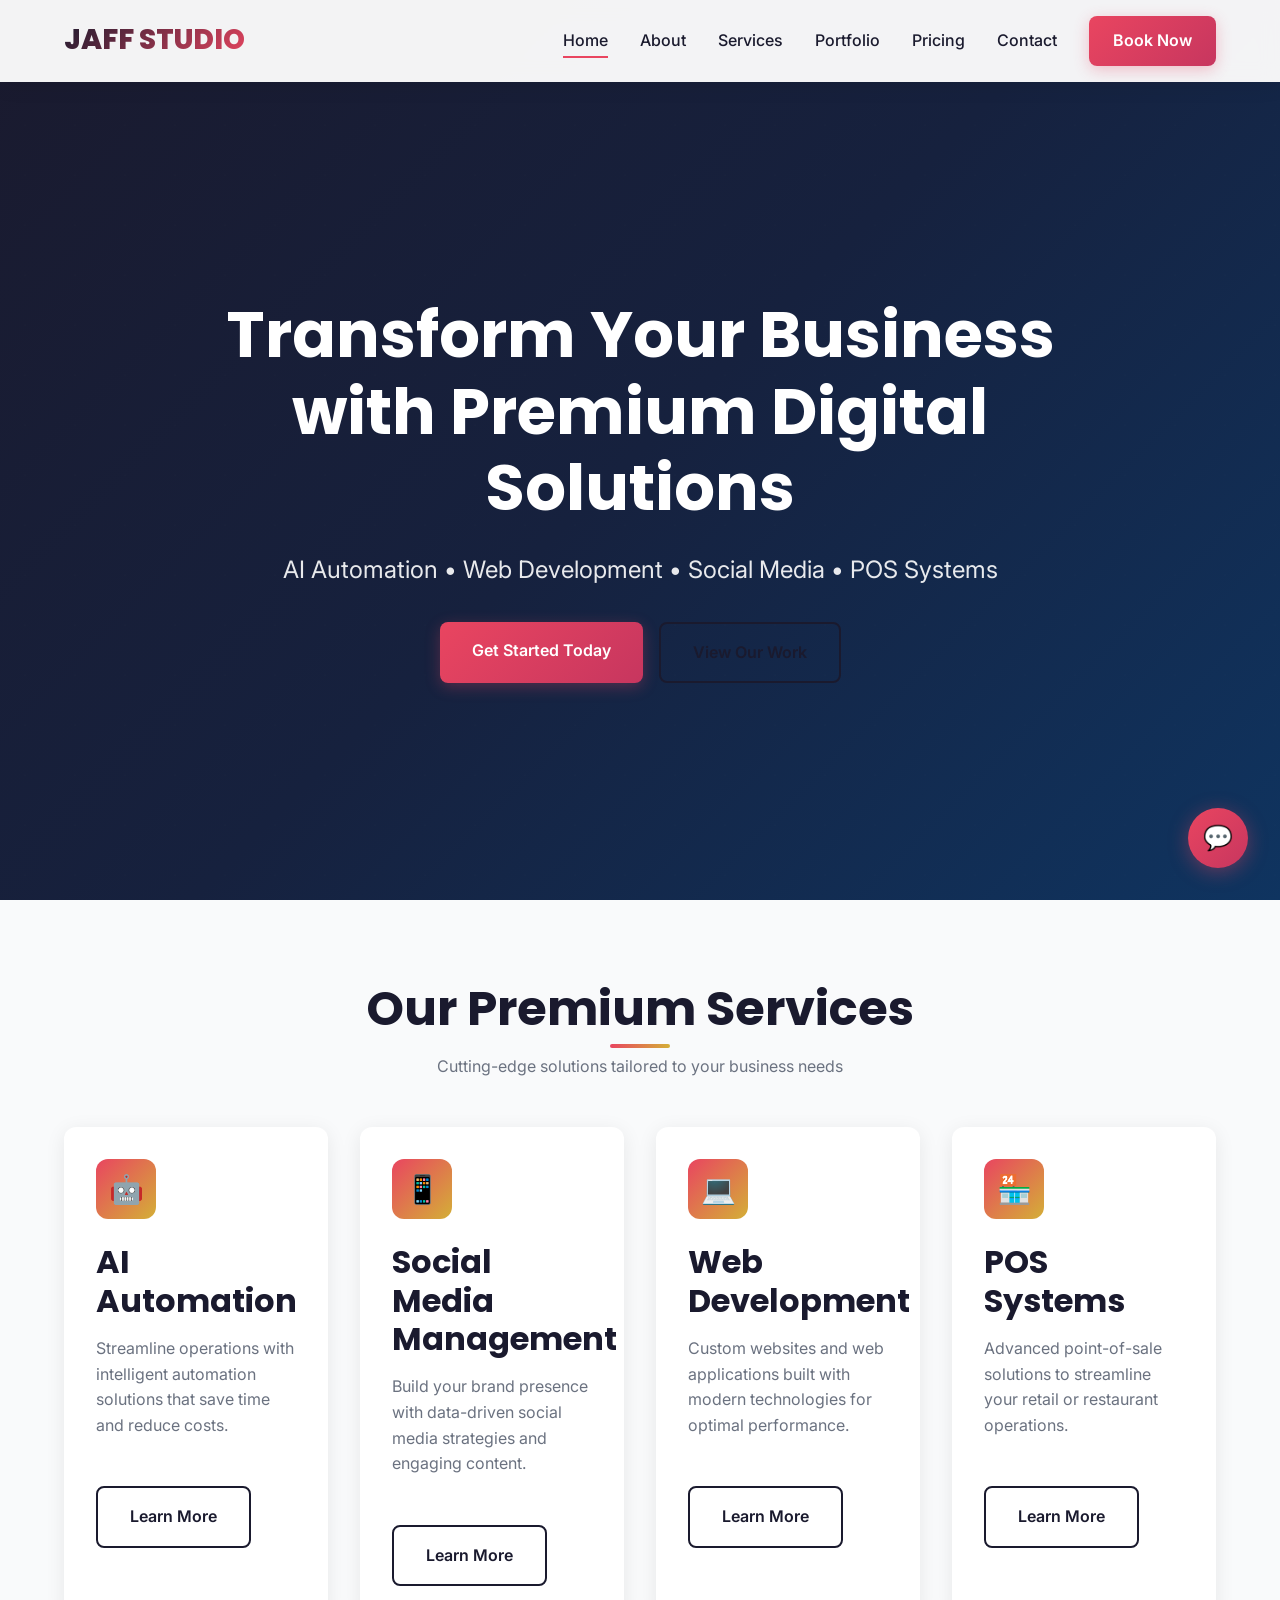
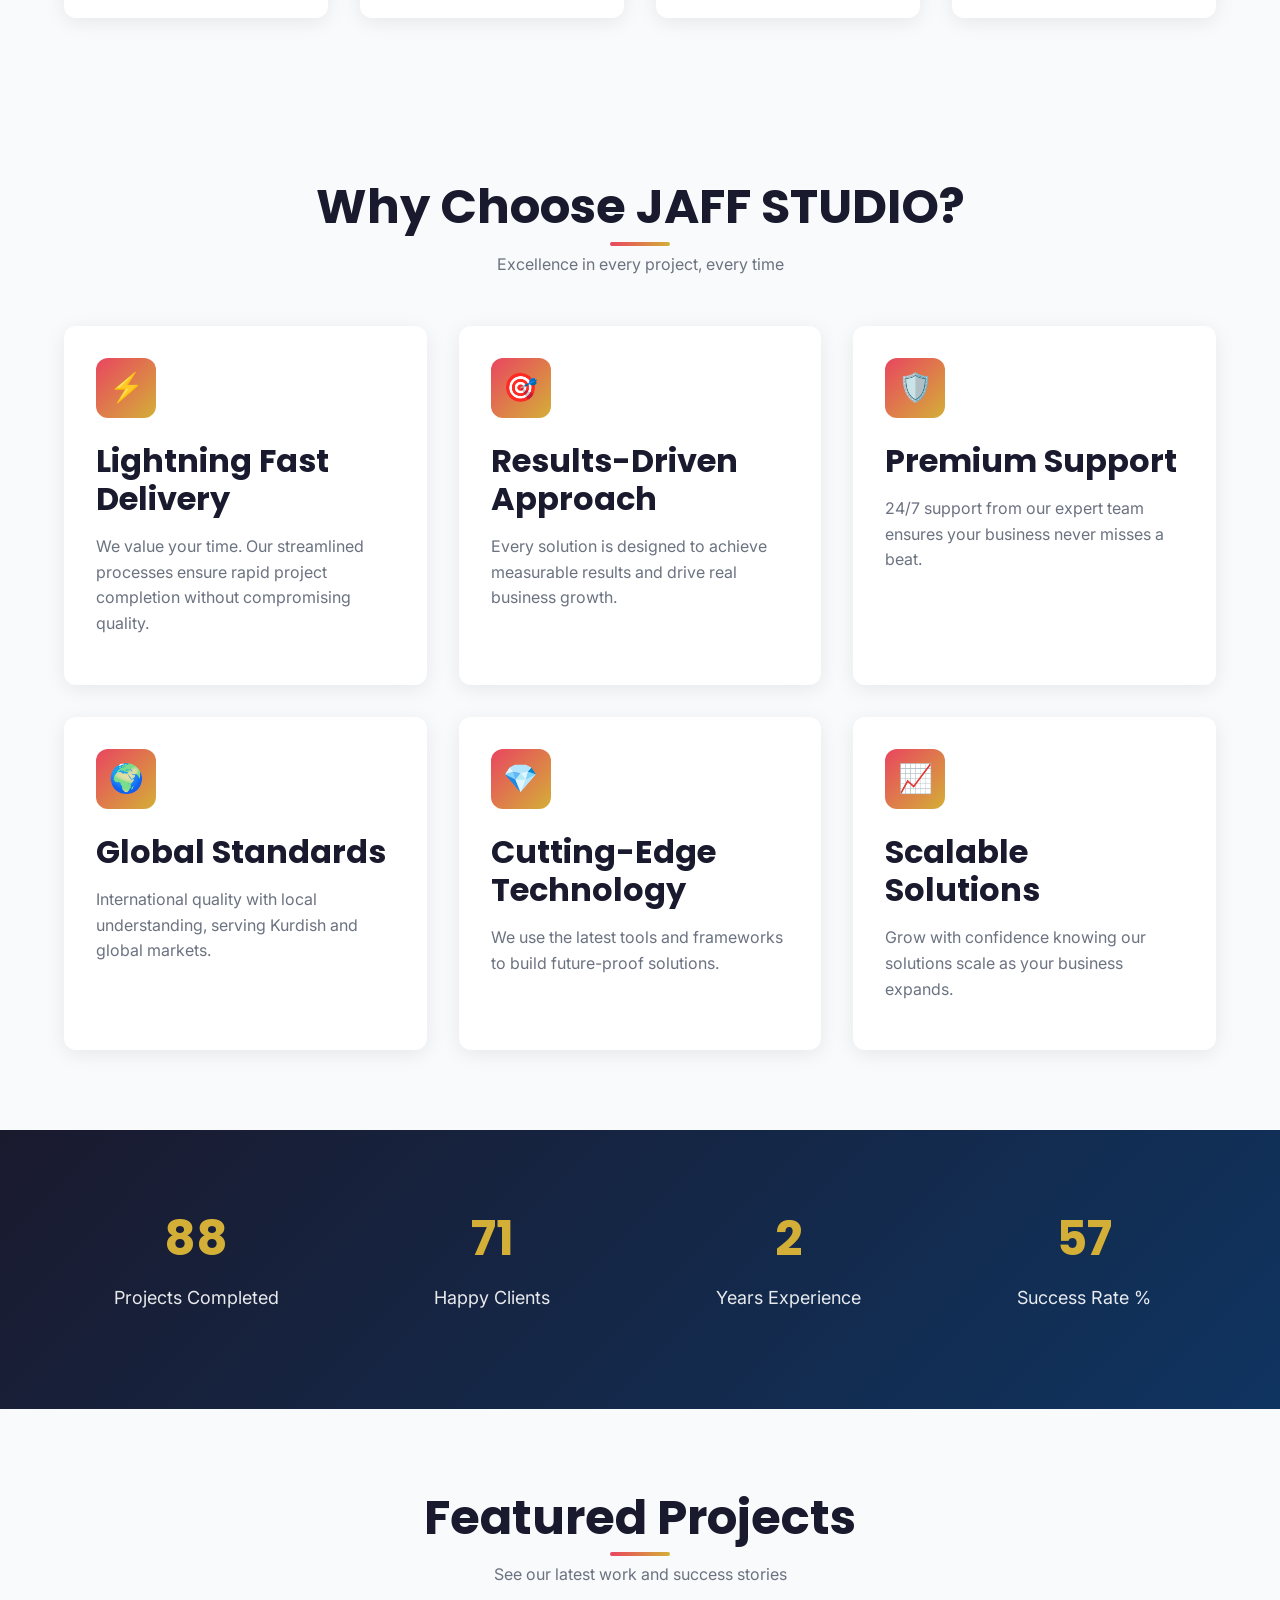
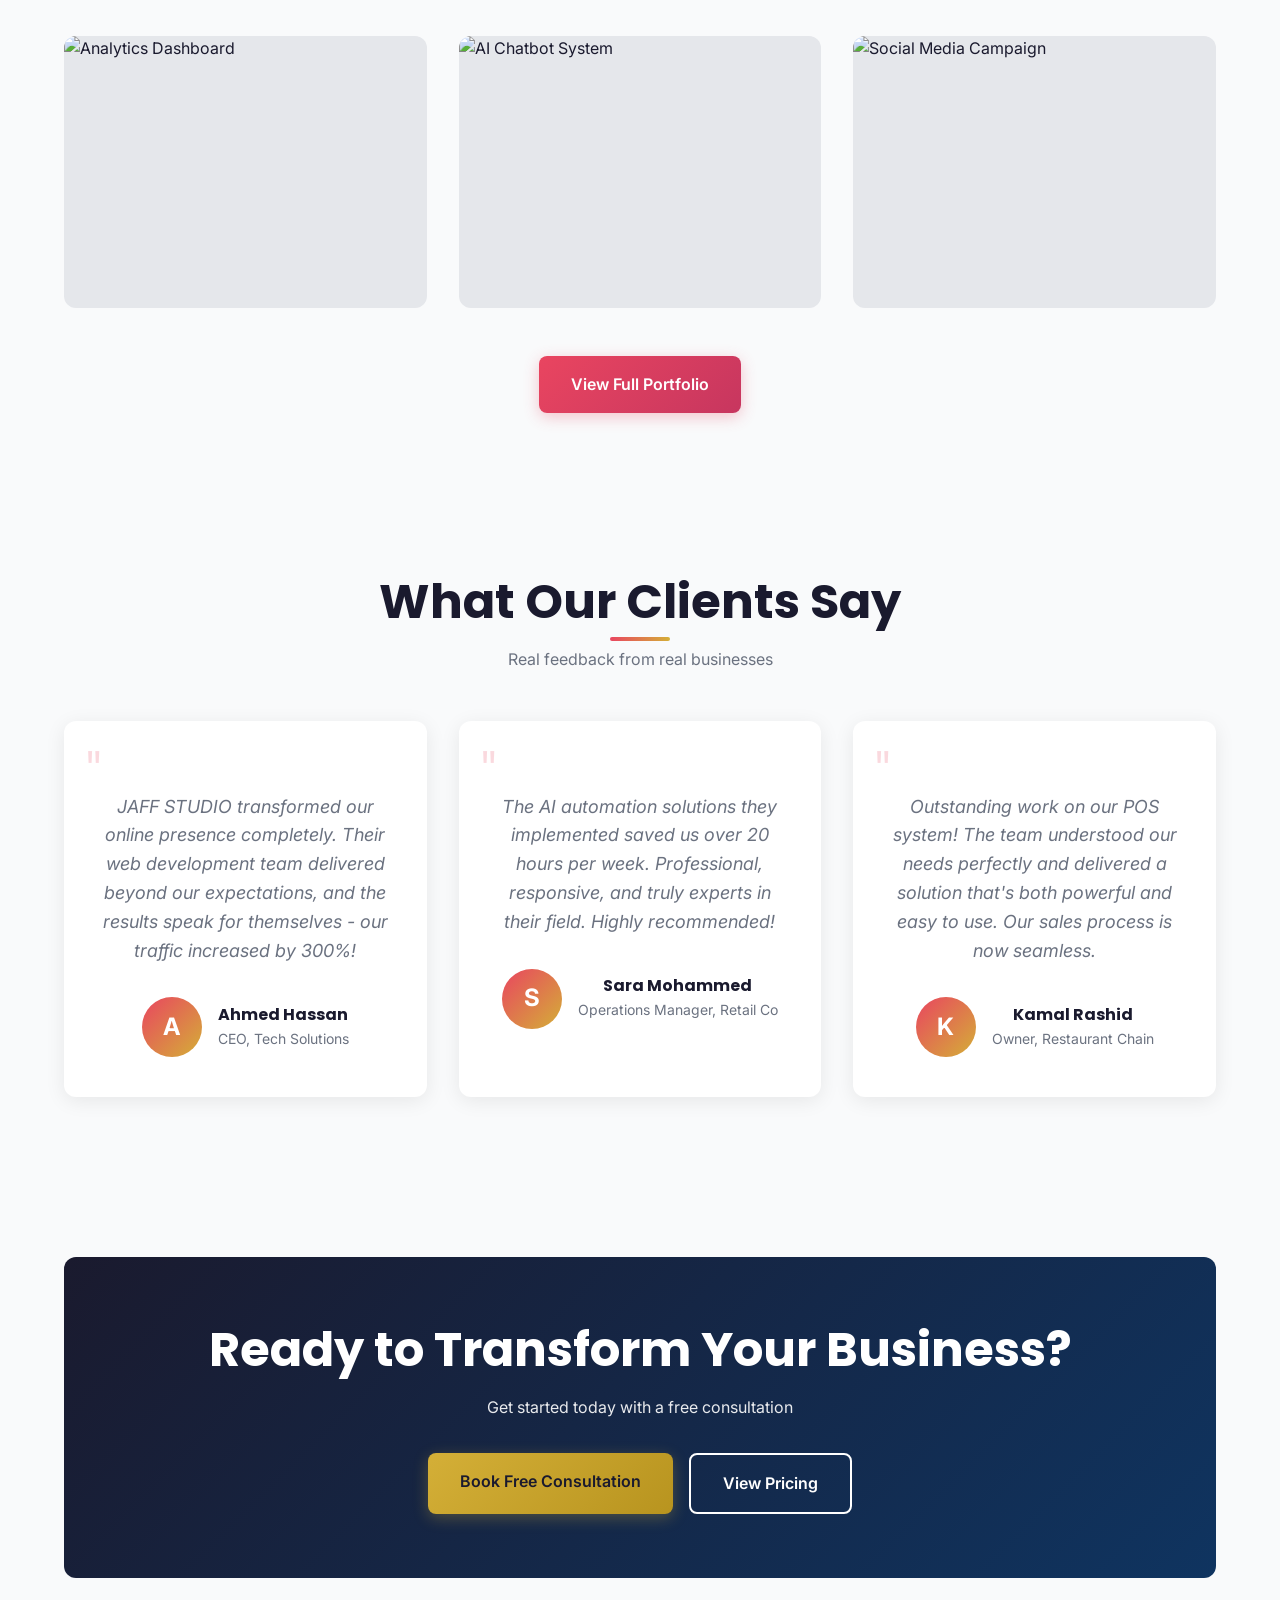
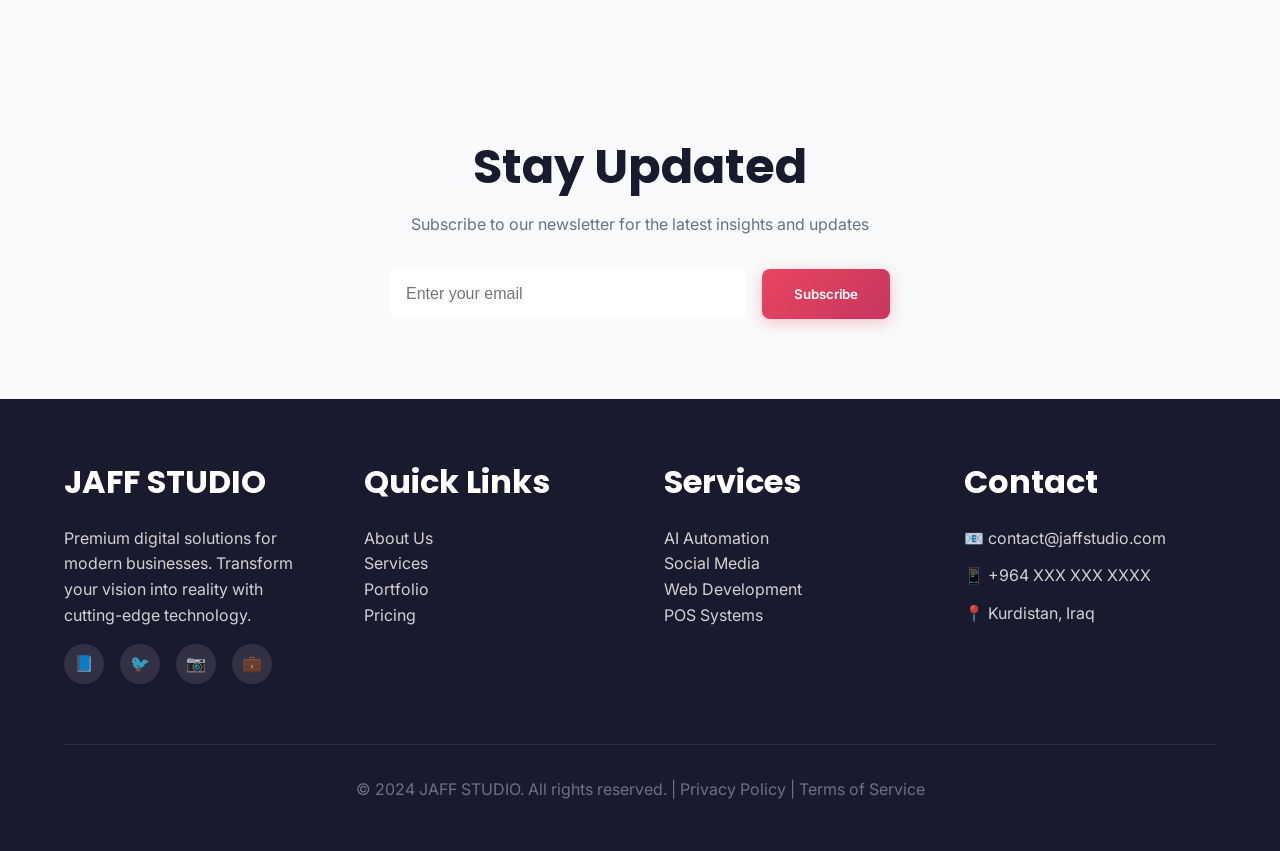
==== index.html @ de4b2533 "Create modern premium agency website for JAFF STUDIO - Add responsive home page with hero section, s" ====
<!DOCTYPE html>
<html lang="en">
<head>
  <meta charset="UTF-8">
  <meta name="viewport" content="width=device-width, initial-scale=1.0">
  <meta name="description" content="JAFF STUDIO - Premium digital agency offering AI Automation, Social Media Management, Web Development, and POS Systems. Transform your business with cutting-edge technology.">
  <meta name="keywords" content="AI Automation, Social Media Management, Web Development, POS Systems, Digital Agency, Kurdistan, Iraq">
  <meta name="author" content="JAFF STUDIO">

  <!-- Open Graph Meta Tags -->
  <meta property="og:title" content="JAFF STUDIO - Premium Digital Agency">
  <meta property="og:description" content="Transform your business with AI Automation, Web Development, and Digital Solutions">
  <meta property="og:type" content="website">
  <meta property="og:url" content="https://jaffstudio.com">

  <!-- Twitter Card Meta Tags -->
  <meta name="twitter:card" content="summary_large_image">
  <meta name="twitter:title" content="JAFF STUDIO - Premium Digital Agency">
  <meta name="twitter:description" content="Transform your business with AI Automation, Web Development, and Digital Solutions">

  <title>JAFF STUDIO - Premium Digital Agency | AI Automation & Web Development</title>

  <!-- Favicon -->
  <link rel="icon" type="image/svg+xml" href="data:image/svg+xml,<svg xmlns='http://www.w3.org/2000/svg' viewBox='0 0 100 100'><text y='.9em' font-size='90'>🚀</text></svg>">

  <!-- Fonts -->
  <link rel="preconnect" href="https://fonts.googleapis.com">
  <link rel="preconnect" href="https://fonts.gstatic.com" crossorigin>
  <link href="https://fonts.googleapis.com/css2?family=Inter:wght@400;500;600;700;800&family=Poppins:wght@600;700;800&display=swap" rel="stylesheet">

  <!-- Stylesheet -->
  <link rel="stylesheet" href="css/main.css">

  <!-- Structured Data -->
  <script type="application/ld+json">
  {
    "@context": "https://schema.org",
    "@type": "Organization",
    "name": "JAFF STUDIO",
    "description": "Premium digital agency offering AI Automation, Social Media Management, Web Development, and POS Systems",
    "url": "https://jaffstudio.com",
    "logo": "https://jaffstudio.com/logo.png",
    "contactPoint": {
      "@type": "ContactPoint",
      "telephone": "+964-XXX-XXX-XXXX",
      "contactType": "Customer Service",
      "areaServed": "IQ",
      "availableLanguage": ["en", "ar", "ku"]
    },
    "sameAs": [
      "https://facebook.com/jaffstudio",
      "https://twitter.com/jaffstudio",
      "https://instagram.com/jaffstudio",
      "https://linkedin.com/company/jaffstudio"
    ]
  }
  </script>
</head>
<body>

  <!-- Navigation -->
  <nav class="navbar">
    <div class="nav-container">
      <a href="index.html" class="logo">JAFF STUDIO</a>

      <ul class="nav-menu">
        <li><a href="index.html" class="nav-link">Home</a></li>
        <li><a href="about.html" class="nav-link">About</a></li>
        <li><a href="services.html" class="nav-link">Services</a></li>
        <li><a href="portfolio.html" class="nav-link">Portfolio</a></li>
        <li><a href="pricing.html" class="nav-link">Pricing</a></li>
        <li><a href="contact.html" class="nav-link">Contact</a></li>
        <li><a href="contact.html#booking" class="btn btn-primary" style="padding: 0.75rem 1.5rem;">Book Now</a></li>
      </ul>

      <div class="nav-toggle">
        <span></span>
        <span></span>
        <span></span>
      </div>
    </div>
  </nav>

  <!-- Hero Section -->
  <section class="hero">
    <div class="hero-content">
      <h1>Transform Your Business with Premium Digital Solutions</h1>
      <p class="hero-subtitle">
        AI Automation • Web Development • Social Media • POS Systems
      </p>
      <div class="hero-buttons">
        <a href="contact.html#booking" class="btn btn-primary">Get Started Today</a>
        <a href="portfolio.html" class="btn btn-secondary">View Our Work</a>
      </div>
    </div>
  </section>

  <!-- Services Overview -->
  <section class="section">
    <div class="container">
      <div class="section-title animate-on-scroll">
        <h2>Our Premium Services</h2>
        <p>Cutting-edge solutions tailored to your business needs</p>
      </div>

      <div class="grid grid-4">
        <div class="card service-card animate-on-scroll">
          <div class="card-icon">🤖</div>
          <h3>AI Automation</h3>
          <p>Streamline operations with intelligent automation solutions that save time and reduce costs.</p>
          <a href="services.html#ai-automation" class="btn btn-secondary mt-2">Learn More</a>
        </div>

        <div class="card service-card animate-on-scroll">
          <div class="card-icon">📱</div>
          <h3>Social Media Management</h3>
          <p>Build your brand presence with data-driven social media strategies and engaging content.</p>
          <a href="services.html#social-media" class="btn btn-secondary mt-2">Learn More</a>
        </div>

        <div class="card service-card animate-on-scroll">
          <div class="card-icon">💻</div>
          <h3>Web Development</h3>
          <p>Custom websites and web applications built with modern technologies for optimal performance.</p>
          <a href="services.html#web-development" class="btn btn-secondary mt-2">Learn More</a>
        </div>

        <div class="card service-card animate-on-scroll">
          <div class="card-icon">🏪</div>
          <h3>POS Systems</h3>
          <p>Advanced point-of-sale solutions to streamline your retail or restaurant operations.</p>
          <a href="services.html#pos-systems" class="btn btn-secondary mt-2">Learn More</a>
        </div>
      </div>
    </div>
  </section>

  <!-- Why Choose Us -->
  <section class="section" style="background: var(--bg-light);">
    <div class="container">
      <div class="section-title animate-on-scroll">
        <h2>Why Choose JAFF STUDIO?</h2>
        <p>Excellence in every project, every time</p>
      </div>

      <div class="grid grid-3">
        <div class="card animate-on-scroll">
          <div class="card-icon">⚡</div>
          <h3>Lightning Fast Delivery</h3>
          <p>We value your time. Our streamlined processes ensure rapid project completion without compromising quality.</p>
        </div>

        <div class="card animate-on-scroll">
          <div class="card-icon">🎯</div>
          <h3>Results-Driven Approach</h3>
          <p>Every solution is designed to achieve measurable results and drive real business growth.</p>
        </div>

        <div class="card animate-on-scroll">
          <div class="card-icon">🛡️</div>
          <h3>Premium Support</h3>
          <p>24/7 support from our expert team ensures your business never misses a beat.</p>
        </div>

        <div class="card animate-on-scroll">
          <div class="card-icon">🌍</div>
          <h3>Global Standards</h3>
          <p>International quality with local understanding, serving Kurdish and global markets.</p>
        </div>

        <div class="card animate-on-scroll">
          <div class="card-icon">💎</div>
          <h3>Cutting-Edge Technology</h3>
          <p>We use the latest tools and frameworks to build future-proof solutions.</p>
        </div>

        <div class="card animate-on-scroll">
          <div class="card-icon">📈</div>
          <h3>Scalable Solutions</h3>
          <p>Grow with confidence knowing our solutions scale as your business expands.</p>
        </div>
      </div>
    </div>
  </section>

  <!-- Stats Section -->
  <section class="section" style="background: linear-gradient(135deg, var(--primary-color), var(--accent-color)); color: white;">
    <div class="container">
      <div class="grid grid-4">
        <div class="text-center animate-on-scroll">
          <h2 class="counter" data-target="150" style="color: var(--gold-accent); font-size: 3rem;">0</h2>
          <p style="color: rgba(255,255,255,0.9); font-size: 1.125rem;">Projects Completed</p>
        </div>
        <div class="text-center animate-on-scroll">
          <h2 class="counter" data-target="120" style="color: var(--gold-accent); font-size: 3rem;">0</h2>
          <p style="color: rgba(255,255,255,0.9); font-size: 1.125rem;">Happy Clients</p>
        </div>
        <div class="text-center animate-on-scroll">
          <h2 class="counter" data-target="5" style="color: var(--gold-accent); font-size: 3rem;">0</h2>
          <p style="color: rgba(255,255,255,0.9); font-size: 1.125rem;">Years Experience</p>
        </div>
        <div class="text-center animate-on-scroll">
          <h2 class="counter" data-target="98" style="color: var(--gold-accent); font-size: 3rem;">0</h2>
          <p style="color: rgba(255,255,255,0.9); font-size: 1.125rem;">Success Rate %</p>
        </div>
      </div>
    </div>
  </section>

  <!-- Featured Portfolio -->
  <section class="section">
    <div class="container">
      <div class="section-title animate-on-scroll">
        <h2>Featured Projects</h2>
        <p>See our latest work and success stories</p>
      </div>

      <div class="grid grid-3">
        <div class="portfolio-item animate-on-scroll" data-category="web">
          <img src="https://images.unsplash.com/photo-1460925895917-afdab827c52f?w=600&h=400&fit=crop" alt="Analytics Dashboard">
          <div class="portfolio-overlay">
            <h3>Analytics Dashboard</h3>
            <p>Web Development</p>
          </div>
        </div>

        <div class="portfolio-item animate-on-scroll" data-category="ai">
          <img src="https://images.unsplash.com/photo-1485827404703-89b55fcc595e?w=600&h=400&fit=crop" alt="AI Chatbot System">
          <div class="portfolio-overlay">
            <h3>AI Chatbot System</h3>
            <p>AI Automation</p>
          </div>
        </div>

        <div class="portfolio-item animate-on-scroll" data-category="social">
          <img src="https://images.unsplash.com/photo-1611162617474-5b21e879e113?w=600&h=400&fit=crop" alt="Social Media Campaign">
          <div class="portfolio-overlay">
            <h3>Social Media Campaign</h3>
            <p>Social Media Management</p>
          </div>
        </div>
      </div>

      <div class="text-center mt-3 animate-on-scroll">
        <a href="portfolio.html" class="btn btn-primary">View Full Portfolio</a>
      </div>
    </div>
  </section>

  <!-- Testimonials -->
  <section class="section" style="background: var(--bg-light);">
    <div class="container">
      <div class="section-title animate-on-scroll">
        <h2>What Our Clients Say</h2>
        <p>Real feedback from real businesses</p>
      </div>

      <div class="grid grid-3">
        <div class="card testimonial-card animate-on-scroll">
          <div class="testimonial-quote">"</div>
          <p class="testimonial-text">
            JAFF STUDIO transformed our online presence completely. Their web development team delivered beyond our expectations, and the results speak for themselves - our traffic increased by 300%!
          </p>
          <div class="testimonial-author">
            <div class="testimonial-avatar">A</div>
            <div class="author-info">
              <h4>Ahmed Hassan</h4>
              <p>CEO, Tech Solutions</p>
            </div>
          </div>
        </div>

        <div class="card testimonial-card animate-on-scroll">
          <div class="testimonial-quote">"</div>
          <p class="testimonial-text">
            The AI automation solutions they implemented saved us over 20 hours per week. Professional, responsive, and truly experts in their field. Highly recommended!
          </p>
          <div class="testimonial-author">
            <div class="testimonial-avatar">S</div>
            <div class="author-info">
              <h4>Sara Mohammed</h4>
              <p>Operations Manager, Retail Co</p>
            </div>
          </div>
        </div>

        <div class="card testimonial-card animate-on-scroll">
          <div class="testimonial-quote">"</div>
          <p class="testimonial-text">
            Outstanding work on our POS system! The team understood our needs perfectly and delivered a solution that's both powerful and easy to use. Our sales process is now seamless.
          </p>
          <div class="testimonial-author">
            <div class="testimonial-avatar">K</div>
            <div class="author-info">
              <h4>Kamal Rashid</h4>
              <p>Owner, Restaurant Chain</p>
            </div>
          </div>
        </div>
      </div>
    </div>
  </section>

  <!-- CTA Section -->
  <section class="section">
    <div class="container">
      <div class="newsletter animate-on-scroll">
        <h2>Ready to Transform Your Business?</h2>
        <p>Get started today with a free consultation</p>
        <div class="hero-buttons">
          <a href="contact.html#booking" class="btn btn-gold">Book Free Consultation</a>
          <a href="pricing.html" class="btn btn-secondary" style="color: white; border-color: white;">View Pricing</a>
        </div>
      </div>
    </div>
  </section>

  <!-- Newsletter -->
  <section class="section" style="background: var(--bg-light);">
    <div class="container">
      <div class="text-center animate-on-scroll">
        <h2>Stay Updated</h2>
        <p class="mb-2">Subscribe to our newsletter for the latest insights and updates</p>
        <form class="newsletter-form">
          <input type="email" placeholder="Enter your email" required>
          <button type="submit" class="btn btn-primary">Subscribe</button>
        </form>
      </div>
    </div>
  </section>

  <!-- Footer -->
  <footer class="footer">
    <div class="container">
      <div class="footer-content">
        <div class="footer-section">
          <h3>JAFF STUDIO</h3>
          <p>Premium digital solutions for modern businesses. Transform your vision into reality with cutting-edge technology.</p>
          <div class="social-links">
            <a href="https://facebook.com/jaffstudio" class="social-link" aria-label="Facebook">📘</a>
            <a href="https://twitter.com/jaffstudio" class="social-link" aria-label="Twitter">🐦</a>
            <a href="https://instagram.com/jaffstudio" class="social-link" aria-label="Instagram">📷</a>
            <a href="https://linkedin.com/company/jaffstudio" class="social-link" aria-label="LinkedIn">💼</a>
          </div>
        </div>

        <div class="footer-section">
          <h3>Quick Links</h3>
          <div>
            <a href="about.html">About Us</a><br>
            <a href="services.html">Services</a><br>
            <a href="portfolio.html">Portfolio</a><br>
            <a href="pricing.html">Pricing</a>
          </div>
        </div>

        <div class="footer-section">
          <h3>Services</h3>
          <div>
            <a href="services.html#ai-automation">AI Automation</a><br>
            <a href="services.html#social-media">Social Media</a><br>
            <a href="services.html#web-development">Web Development</a><br>
            <a href="services.html#pos-systems">POS Systems</a>
          </div>
        </div>

        <div class="footer-section">
          <h3>Contact</h3>
          <p>📧 contact@jaffstudio.com</p>
          <p>📱 +964 XXX XXX XXXX</p>
          <p>📍 Kurdistan, Iraq</p>
        </div>
      </div>

      <div class="footer-bottom">
        <p>&copy; 2024 JAFF STUDIO. All rights reserved. | <a href="#privacy">Privacy Policy</a> | <a href="#terms">Terms of Service</a></p>
      </div>
    </div>
  </footer>

  <!-- Chatbot -->
  <div class="chatbot-toggle">💬</div>
  <div class="chatbot-window">
    <div class="chatbot-header">
      <h4>JAFF STUDIO Support</h4>
      <button class="chatbot-close" style="background: none; border: none; color: white; font-size: 1.5rem; cursor: pointer;">×</button>
    </div>
    <div class="chatbot-messages"></div>
    <div class="chatbot-input">
      <input type="text" placeholder="Type your message...">
      <button>Send</button>
    </div>
  </div>

  <!-- JavaScript -->
  <script src="js/main.js"></script>
</body>
</html>
---- css/main.css ----
/* ===== CSS Variables ===== */
:root {
  /* Colors */
  --primary-color: #1a1a2e;
  --secondary-color: #16213e;
  --accent-color: #0f3460;
  --highlight-color: #e94560;
  --gold-accent: #d4af37;
  --text-light: #ffffff;
  --text-dark: #1a1a2e;
  --text-gray: #6b7280;
  --bg-light: #f9fafb;
  --bg-dark: #111827;

  /* Typography */
  --font-primary: 'Inter', -apple-system, BlinkMacSystemFont, 'Segoe UI', Roboto, sans-serif;
  --font-display: 'Poppins', 'Inter', sans-serif;

  /* Spacing */
  --section-padding: 5rem 0;
  --container-max: 1200px;

  /* Transitions */
  --transition-smooth: all 0.3s cubic-bezier(0.4, 0, 0.2, 1);
  --transition-bounce: all 0.4s cubic-bezier(0.68, -0.55, 0.265, 1.55);
}

/* ===== Reset & Base Styles ===== */
* {
  margin: 0;
  padding: 0;
  box-sizing: border-box;
}

html {
  scroll-behavior: smooth;
  font-size: 16px;
}

body {
  font-family: var(--font-primary);
  line-height: 1.6;
  color: var(--text-dark);
  background-color: var(--bg-light);
  overflow-x: hidden;
}

img {
  max-width: 100%;
  height: auto;
  display: block;
}

a {
  text-decoration: none;
  color: inherit;
  transition: var(--transition-smooth);
}

ul {
  list-style: none;
}

button {
  border: none;
  background: none;
  cursor: pointer;
  font-family: inherit;
}

/* ===== Typography ===== */
h1, h2, h3, h4, h5, h6 {
  font-family: var(--font-display);
  font-weight: 700;
  line-height: 1.2;
  margin-bottom: 1rem;
}

h1 {
  font-size: clamp(2.5rem, 5vw, 4rem);
}

h2 {
  font-size: clamp(2rem, 4vw, 3rem);
}

h3 {
  font-size: clamp(1.5rem, 3vw, 2rem);
}

p {
  margin-bottom: 1rem;
  color: var(--text-gray);
}

/* ===== Container & Layout ===== */
.container {
  max-width: var(--container-max);
  margin: 0 auto;
  padding: 0 1.5rem;
}

.section {
  padding: var(--section-padding);
}

.section-title {
  text-align: center;
  margin-bottom: 3rem;
  position: relative;
}

.section-title h2 {
  color: var(--primary-color);
  position: relative;
  display: inline-block;
}

.section-title h2::after {
  content: '';
  position: absolute;
  bottom: -10px;
  left: 50%;
  transform: translateX(-50%);
  width: 60px;
  height: 4px;
  background: linear-gradient(90deg, var(--highlight-color), var(--gold-accent));
  border-radius: 2px;
}

/* ===== Navigation ===== */
.navbar {
  position: fixed;
  top: 0;
  left: 0;
  right: 0;
  background: rgba(255, 255, 255, 0.95);
  backdrop-filter: blur(10px);
  box-shadow: 0 2px 20px rgba(0, 0, 0, 0.1);
  z-index: 1000;
  transition: var(--transition-smooth);
}

.navbar.scrolled {
  background: rgba(255, 255, 255, 0.98);
  box-shadow: 0 2px 30px rgba(0, 0, 0, 0.15);
}

.nav-container {
  display: flex;
  justify-content: space-between;
  align-items: center;
  padding: 1rem 1.5rem;
  max-width: var(--container-max);
  margin: 0 auto;
}

.logo {
  font-size: 1.75rem;
  font-weight: 800;
  font-family: var(--font-display);
  background: linear-gradient(135deg, var(--primary-color), var(--highlight-color));
  -webkit-background-clip: text;
  -webkit-text-fill-color: transparent;
  background-clip: text;
}

.nav-menu {
  display: flex;
  gap: 2rem;
  align-items: center;
}

.nav-link {
  font-weight: 500;
  position: relative;
  padding: 0.5rem 0;
}

.nav-link::after {
  content: '';
  position: absolute;
  bottom: 0;
  left: 0;
  width: 0;
  height: 2px;
  background: var(--highlight-color);
  transition: width 0.3s ease;
}

.nav-link:hover::after,
.nav-link.active::after {
  width: 100%;
}

.nav-toggle {
  display: none;
  flex-direction: column;
  gap: 4px;
  cursor: pointer;
}

.nav-toggle span {
  width: 25px;
  height: 3px;
  background: var(--primary-color);
  transition: var(--transition-smooth);
  border-radius: 2px;
}

/* ===== Buttons ===== */
.btn {
  display: inline-block;
  padding: 1rem 2rem;
  font-weight: 600;
  border-radius: 8px;
  transition: var(--transition-smooth);
  cursor: pointer;
  text-align: center;
}

.btn-primary {
  background: linear-gradient(135deg, var(--highlight-color), #c7365f);
  color: var(--text-light);
  box-shadow: 0 4px 15px rgba(233, 69, 96, 0.3);
}

.btn-primary:hover {
  transform: translateY(-2px);
  box-shadow: 0 6px 20px rgba(233, 69, 96, 0.4);
}

.btn-secondary {
  background: transparent;
  color: var(--primary-color);
  border: 2px solid var(--primary-color);
}

.btn-secondary:hover {
  background: var(--primary-color);
  color: var(--text-light);
  transform: translateY(-2px);
}

.btn-gold {
  background: linear-gradient(135deg, var(--gold-accent), #b8941f);
  color: var(--text-dark);
  box-shadow: 0 4px 15px rgba(212, 175, 55, 0.3);
}

.btn-gold:hover {
  transform: translateY(-2px);
  box-shadow: 0 6px 20px rgba(212, 175, 55, 0.4);
}

/* ===== Hero Section ===== */
.hero {
  min-height: 100vh;
  display: flex;
  align-items: center;
  justify-content: center;
  background: linear-gradient(135deg, var(--primary-color) 0%, var(--secondary-color) 50%, var(--accent-color) 100%);
  position: relative;
  overflow: hidden;
  padding-top: 80px;
}

.hero::before {
  content: '';
  position: absolute;
  top: 0;
  left: 0;
  right: 0;
  bottom: 0;
  background: url('data:image/svg+xml,<svg width="100" height="100" xmlns="http://www.w3.org/2000/svg"><circle cx="50" cy="50" r="1" fill="rgba(255,255,255,0.1)"/></svg>');
  background-size: 50px 50px;
  opacity: 0.3;
}

.hero-content {
  position: relative;
  z-index: 1;
  text-align: center;
  color: var(--text-light);
  max-width: 900px;
  padding: 2rem;
}

.hero h1 {
  color: var(--text-light);
  margin-bottom: 1.5rem;
  animation: fadeInUp 0.8s ease;
}

.hero-subtitle {
  font-size: clamp(1.25rem, 2vw, 1.5rem);
  color: rgba(255, 255, 255, 0.9);
  margin-bottom: 2rem;
  animation: fadeInUp 1s ease;
}

.hero-buttons {
  display: flex;
  gap: 1rem;
  justify-content: center;
  flex-wrap: wrap;
  animation: fadeInUp 1.2s ease;
}

/* ===== Cards ===== */
.card {
  background: white;
  border-radius: 12px;
  padding: 2rem;
  box-shadow: 0 4px 20px rgba(0, 0, 0, 0.08);
  transition: var(--transition-smooth);
  height: 100%;
}

.card:hover {
  transform: translateY(-8px);
  box-shadow: 0 8px 30px rgba(0, 0, 0, 0.15);
}

.card-icon {
  width: 60px;
  height: 60px;
  background: linear-gradient(135deg, var(--highlight-color), var(--gold-accent));
  border-radius: 12px;
  display: flex;
  align-items: center;
  justify-content: center;
  margin-bottom: 1.5rem;
  font-size: 1.75rem;
}

.card h3 {
  color: var(--primary-color);
  margin-bottom: 1rem;
}

/* ===== Grid Layouts ===== */
.grid {
  display: grid;
  gap: 2rem;
}

.grid-2 {
  grid-template-columns: repeat(auto-fit, minmax(300px, 1fr));
}

.grid-3 {
  grid-template-columns: repeat(auto-fit, minmax(280px, 1fr));
}

.grid-4 {
  grid-template-columns: repeat(auto-fit, minmax(250px, 1fr));
}

/* ===== Services ===== */
.service-card {
  position: relative;
  overflow: hidden;
}

.service-card::before {
  content: '';
  position: absolute;
  top: 0;
  left: 0;
  width: 100%;
  height: 4px;
  background: linear-gradient(90deg, var(--highlight-color), var(--gold-accent));
  transform: scaleX(0);
  transition: transform 0.3s ease;
}

.service-card:hover::before {
  transform: scaleX(1);
}

/* ===== Pricing ===== */
.pricing-card {
  border: 2px solid #e5e7eb;
  position: relative;
}

.pricing-card.featured {
  border-color: var(--highlight-color);
  transform: scale(1.05);
}

.pricing-badge {
  position: absolute;
  top: -12px;
  right: 20px;
  background: var(--highlight-color);
  color: white;
  padding: 0.5rem 1rem;
  border-radius: 20px;
  font-size: 0.875rem;
  font-weight: 600;
}

.price {
  font-size: 3rem;
  font-weight: 800;
  color: var(--primary-color);
  margin: 1rem 0;
}

.price-features {
  list-style: none;
  margin: 2rem 0;
}

.price-features li {
  padding: 0.75rem 0;
  border-bottom: 1px solid #e5e7eb;
  display: flex;
  align-items: center;
  gap: 0.5rem;
}

.price-features li::before {
  content: '✓';
  color: var(--highlight-color);
  font-weight: bold;
  font-size: 1.25rem;
}

/* ===== Portfolio Gallery ===== */
.portfolio-filters {
  display: flex;
  justify-content: center;
  gap: 1rem;
  margin-bottom: 3rem;
  flex-wrap: wrap;
}

.filter-btn {
  padding: 0.75rem 1.5rem;
  border-radius: 25px;
  background: white;
  border: 2px solid #e5e7eb;
  font-weight: 600;
  transition: var(--transition-smooth);
}

.filter-btn:hover,
.filter-btn.active {
  background: var(--highlight-color);
  color: white;
  border-color: var(--highlight-color);
}

.portfolio-item {
  position: relative;
  border-radius: 12px;
  overflow: hidden;
  cursor: pointer;
  aspect-ratio: 4/3;
  background: #e5e7eb;
}

.portfolio-item img {
  width: 100%;
  height: 100%;
  object-fit: cover;
  transition: var(--transition-smooth);
}

.portfolio-overlay {
  position: absolute;
  inset: 0;
  background: linear-gradient(135deg, rgba(26, 26, 46, 0.9), rgba(233, 69, 96, 0.9));
  display: flex;
  flex-direction: column;
  align-items: center;
  justify-content: center;
  opacity: 0;
  transition: var(--transition-smooth);
  padding: 2rem;
  text-align: center;
}

.portfolio-item:hover .portfolio-overlay {
  opacity: 1;
}

.portfolio-item:hover img {
  transform: scale(1.1);
}

.portfolio-overlay h3 {
  color: white;
  margin-bottom: 0.5rem;
}

.portfolio-overlay p {
  color: rgba(255, 255, 255, 0.9);
}

/* ===== Testimonials ===== */
.testimonial-card {
  text-align: center;
  padding: 2.5rem 2rem;
  position: relative;
}

.testimonial-quote {
  font-size: 3rem;
  color: var(--highlight-color);
  opacity: 0.2;
  position: absolute;
  top: 10px;
  left: 20px;
}

.testimonial-text {
  font-style: italic;
  font-size: 1.125rem;
  margin: 2rem 0;
  color: var(--text-gray);
}

.testimonial-author {
  display: flex;
  align-items: center;
  justify-content: center;
  gap: 1rem;
  margin-top: 1.5rem;
}

.testimonial-avatar {
  width: 60px;
  height: 60px;
  border-radius: 50%;
  background: linear-gradient(135deg, var(--highlight-color), var(--gold-accent));
  display: flex;
  align-items: center;
  justify-content: center;
  color: white;
  font-weight: 700;
  font-size: 1.5rem;
}

.author-info h4 {
  color: var(--primary-color);
  margin-bottom: 0.25rem;
}

.author-info p {
  font-size: 0.875rem;
  margin: 0;
}

/* ===== Contact Form ===== */
.contact-grid {
  display: grid;
  grid-template-columns: 1fr 1fr;
  gap: 3rem;
  align-items: start;
}

.form-group {
  margin-bottom: 1.5rem;
}

.form-group label {
  display: block;
  margin-bottom: 0.5rem;
  font-weight: 600;
  color: var(--primary-color);
}

.form-control {
  width: 100%;
  padding: 1rem;
  border: 2px solid #e5e7eb;
  border-radius: 8px;
  font-family: inherit;
  font-size: 1rem;
  transition: var(--transition-smooth);
}

.form-control:focus {
  outline: none;
  border-color: var(--highlight-color);
  box-shadow: 0 0 0 3px rgba(233, 69, 96, 0.1);
}

textarea.form-control {
  resize: vertical;
  min-height: 150px;
}

.contact-info {
  background: var(--primary-color);
  color: white;
  padding: 3rem;
  border-radius: 12px;
  height: 100%;
}

.contact-info h3 {
  color: white;
  margin-bottom: 2rem;
}

.contact-item {
  display: flex;
  align-items: start;
  gap: 1rem;
  margin-bottom: 2rem;
}

.contact-icon {
  width: 40px;
  height: 40px;
  background: rgba(255, 255, 255, 0.1);
  border-radius: 8px;
  display: flex;
  align-items: center;
  justify-content: center;
  flex-shrink: 0;
}

.contact-item p {
  color: rgba(255, 255, 255, 0.9);
}

/* ===== FAQ ===== */
.faq-item {
  background: white;
  border-radius: 8px;
  margin-bottom: 1rem;
  overflow: hidden;
  box-shadow: 0 2px 10px rgba(0, 0, 0, 0.05);
}

.faq-question {
  width: 100%;
  padding: 1.5rem;
  text-align: left;
  font-weight: 600;
  font-size: 1.125rem;
  display: flex;
  justify-content: space-between;
  align-items: center;
  cursor: pointer;
  transition: var(--transition-smooth);
}

.faq-question:hover {
  background: var(--bg-light);
}

.faq-toggle {
  font-size: 1.5rem;
  transition: transform 0.3s ease;
}

.faq-item.active .faq-toggle {
  transform: rotate(45deg);
}

.faq-answer {
  max-height: 0;
  overflow: hidden;
  transition: max-height 0.3s ease;
}

.faq-item.active .faq-answer {
  max-height: 500px;
}

.faq-answer p {
  padding: 0 1.5rem 1.5rem;
}

/* ===== Newsletter ===== */
.newsletter {
  background: linear-gradient(135deg, var(--primary-color), var(--accent-color));
  color: white;
  text-align: center;
  padding: 4rem 2rem;
  border-radius: 12px;
}

.newsletter h2 {
  color: white;
  margin-bottom: 1rem;
}

.newsletter p {
  color: rgba(255, 255, 255, 0.9);
  margin-bottom: 2rem;
}

.newsletter-form {
  display: flex;
  gap: 1rem;
  max-width: 500px;
  margin: 0 auto;
  flex-wrap: wrap;
}

.newsletter-form input {
  flex: 1;
  min-width: 250px;
  padding: 1rem;
  border: none;
  border-radius: 8px;
  font-size: 1rem;
}

/* ===== Footer ===== */
.footer {
  background: var(--primary-color);
  color: white;
  padding: 4rem 0 2rem;
}

.footer-content {
  display: grid;
  grid-template-columns: repeat(auto-fit, minmax(250px, 1fr));
  gap: 3rem;
  margin-bottom: 3rem;
}

.footer-section h3 {
  color: white;
  margin-bottom: 1.5rem;
}

.footer-section p,
.footer-section a {
  color: rgba(255, 255, 255, 0.8);
  margin-bottom: 0.75rem;
}

.footer-section a:hover {
  color: var(--highlight-color);
}

.social-links {
  display: flex;
  gap: 1rem;
  margin-top: 1rem;
}

.social-link {
  width: 40px;
  height: 40px;
  background: rgba(255, 255, 255, 0.1);
  border-radius: 50%;
  display: flex;
  align-items: center;
  justify-content: center;
  transition: var(--transition-smooth);
}

.social-link:hover {
  background: var(--highlight-color);
  transform: translateY(-3px);
}

.footer-bottom {
  border-top: 1px solid rgba(255, 255, 255, 0.1);
  padding-top: 2rem;
  text-align: center;
  color: rgba(255, 255, 255, 0.7);
}

/* ===== Chatbot ===== */
.chatbot-toggle {
  position: fixed;
  bottom: 2rem;
  right: 2rem;
  width: 60px;
  height: 60px;
  background: linear-gradient(135deg, var(--highlight-color), #c7365f);
  border-radius: 50%;
  display: flex;
  align-items: center;
  justify-content: center;
  color: white;
  font-size: 1.5rem;
  box-shadow: 0 4px 20px rgba(233, 69, 96, 0.4);
  cursor: pointer;
  transition: var(--transition-smooth);
  z-index: 999;
}

.chatbot-toggle:hover {
  transform: scale(1.1);
}

.chatbot-window {
  position: fixed;
  bottom: 6rem;
  right: 2rem;
  width: 350px;
  height: 500px;
  background: white;
  border-radius: 12px;
  box-shadow: 0 10px 40px rgba(0, 0, 0, 0.2);
  display: none;
  flex-direction: column;
  z-index: 998;
  overflow: hidden;
}

.chatbot-window.active {
  display: flex;
}

.chatbot-header {
  background: linear-gradient(135deg, var(--primary-color), var(--accent-color));
  color: white;
  padding: 1rem;
  display: flex;
  justify-content: space-between;
  align-items: center;
}

.chatbot-messages {
  flex: 1;
  overflow-y: auto;
  padding: 1rem;
  background: var(--bg-light);
}

.chat-message {
  margin-bottom: 1rem;
  display: flex;
  gap: 0.5rem;
}

.chat-message.bot {
  justify-content: flex-start;
}

.chat-message.user {
  justify-content: flex-end;
}

.message-bubble {
  max-width: 70%;
  padding: 0.75rem 1rem;
  border-radius: 12px;
}

.chat-message.bot .message-bubble {
  background: white;
  color: var(--text-dark);
}

.chat-message.user .message-bubble {
  background: var(--highlight-color);
  color: white;
}

.chatbot-input {
  display: flex;
  padding: 1rem;
  border-top: 1px solid #e5e7eb;
}

.chatbot-input input {
  flex: 1;
  padding: 0.75rem;
  border: 1px solid #e5e7eb;
  border-radius: 8px;
  margin-right: 0.5rem;
}

.chatbot-input button {
  padding: 0.75rem 1.5rem;
  background: var(--highlight-color);
  color: white;
  border-radius: 8px;
  font-weight: 600;
}

/* ===== Animations ===== */
@keyframes fadeInUp {
  from {
    opacity: 0;
    transform: translateY(30px);
  }
  to {
    opacity: 1;
    transform: translateY(0);
  }
}

@keyframes fadeIn {
  from { opacity: 0; }
  to { opacity: 1; }
}

.animate-on-scroll {
  opacity: 0;
  transform: translateY(30px);
  transition: all 0.6s ease;
}

.animate-on-scroll.animated {
  opacity: 1;
  transform: translateY(0);
}

/* ===== Responsive Design ===== */
@media (max-width: 968px) {
  .nav-menu {
    position: fixed;
    top: 70px;
    left: -100%;
    flex-direction: column;
    background: white;
    width: 100%;
    padding: 2rem;
    box-shadow: 0 4px 20px rgba(0, 0, 0, 0.1);
    transition: left 0.3s ease;
    align-items: flex-start;
  }

  .nav-menu.active {
    left: 0;
  }

  .nav-toggle {
    display: flex;
  }

  .nav-toggle.active span:nth-child(1) {
    transform: rotate(45deg) translate(5px, 5px);
  }

  .nav-toggle.active span:nth-child(2) {
    opacity: 0;
  }

  .nav-toggle.active span:nth-child(3) {
    transform: rotate(-45deg) translate(7px, -6px);
  }

  .contact-grid {
    grid-template-columns: 1fr;
  }

  .hero-buttons {
    flex-direction: column;
  }

  .chatbot-window {
    width: calc(100% - 2rem);
    right: 1rem;
    left: 1rem;
  }
}

@media (max-width: 640px) {
  :root {
    --section-padding: 3rem 0;
  }

  .section-title h2 {
    font-size: 1.75rem;
  }

  .grid-2,
  .grid-3,
  .grid-4 {
    grid-template-columns: 1fr;
  }

  .newsletter-form {
    flex-direction: column;
  }

  .newsletter-form input {
    min-width: 100%;
  }
}

/* ===== Utilities ===== */
.text-center {
  text-align: center;
}

.mt-1 { margin-top: 1rem; }
.mt-2 { margin-top: 2rem; }
.mt-3 { margin-top: 3rem; }
.mb-1 { margin-bottom: 1rem; }
.mb-2 { margin-bottom: 2rem; }
.mb-3 { margin-bottom: 3rem; }

.hidden {
  display: none;
}

.flex {
  display: flex;
}

.items-center {
  align-items: center;
}

.justify-center {
  justify-content: center;
}

.gap-1 { gap: 1rem; }
.gap-2 { gap: 2rem; }

.shadow-lg {
  box-shadow: 0 10px 40px rgba(0, 0, 0, 0.1);
}
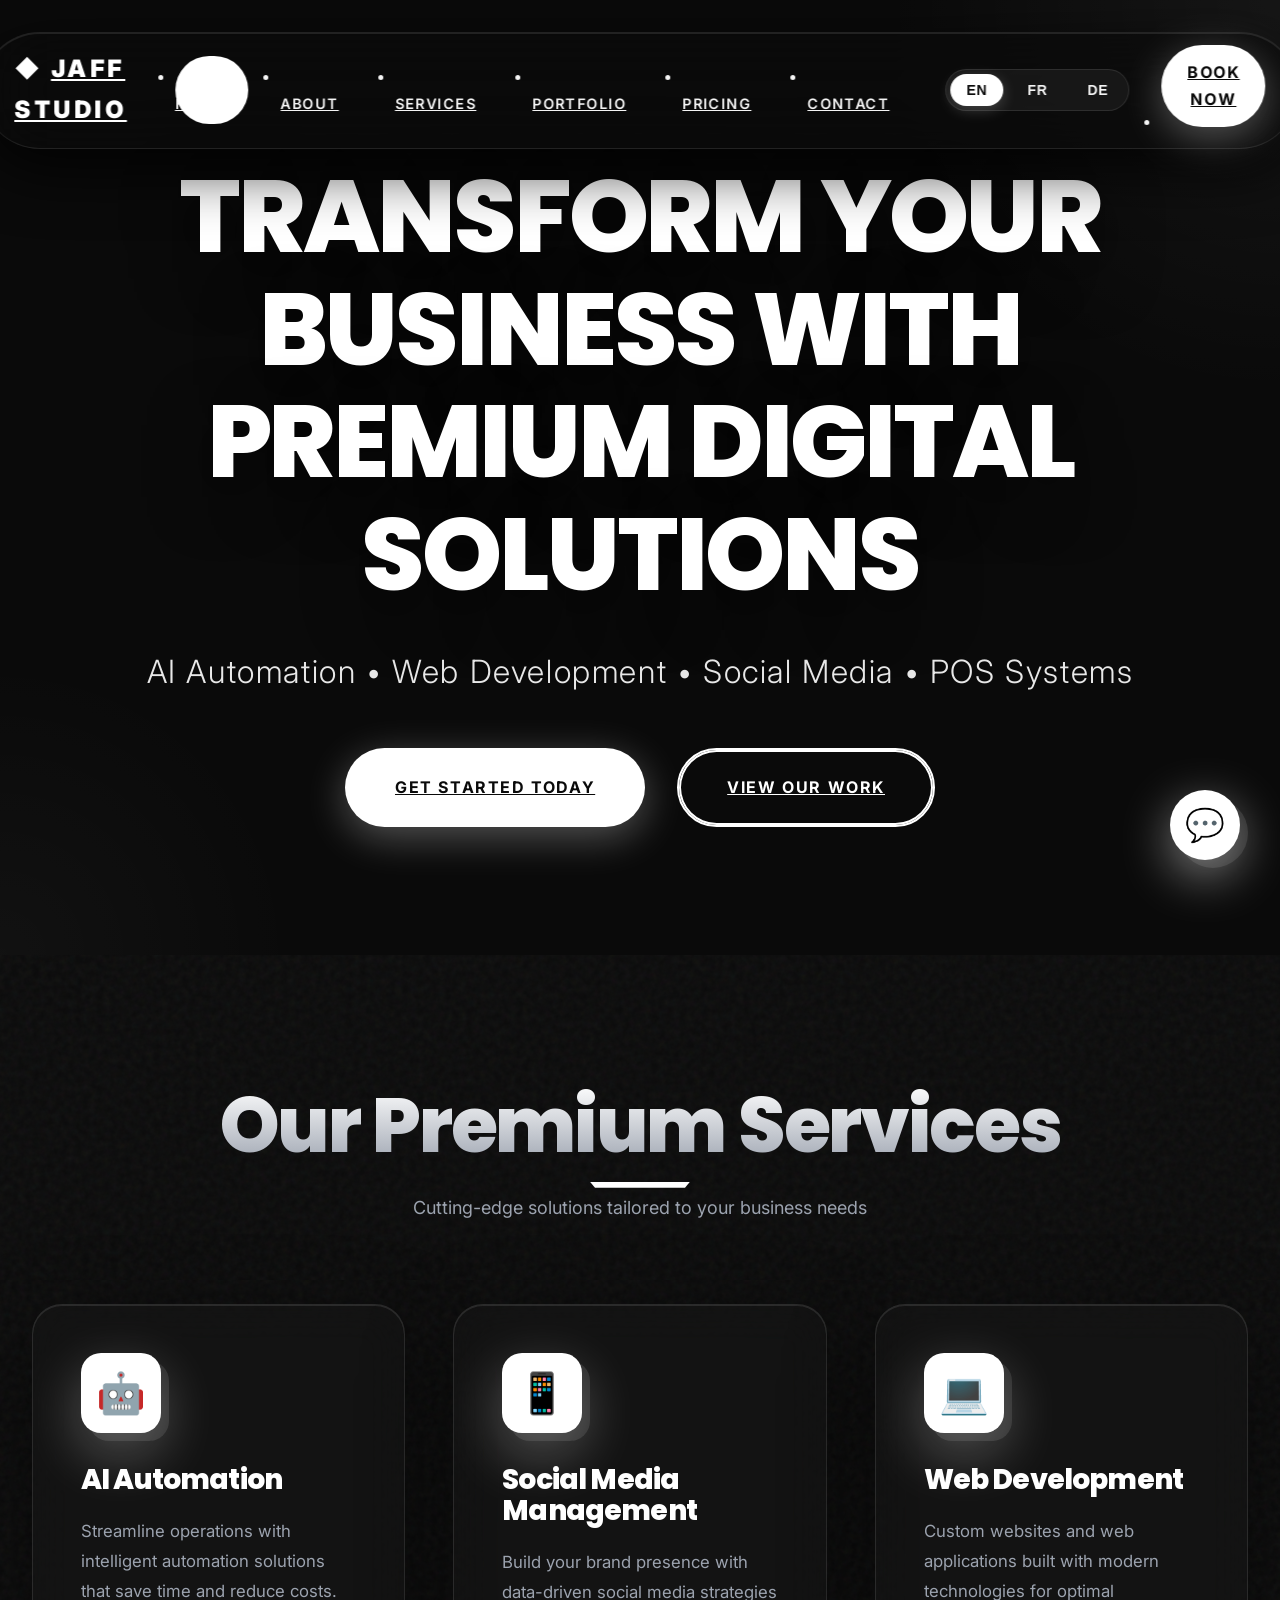
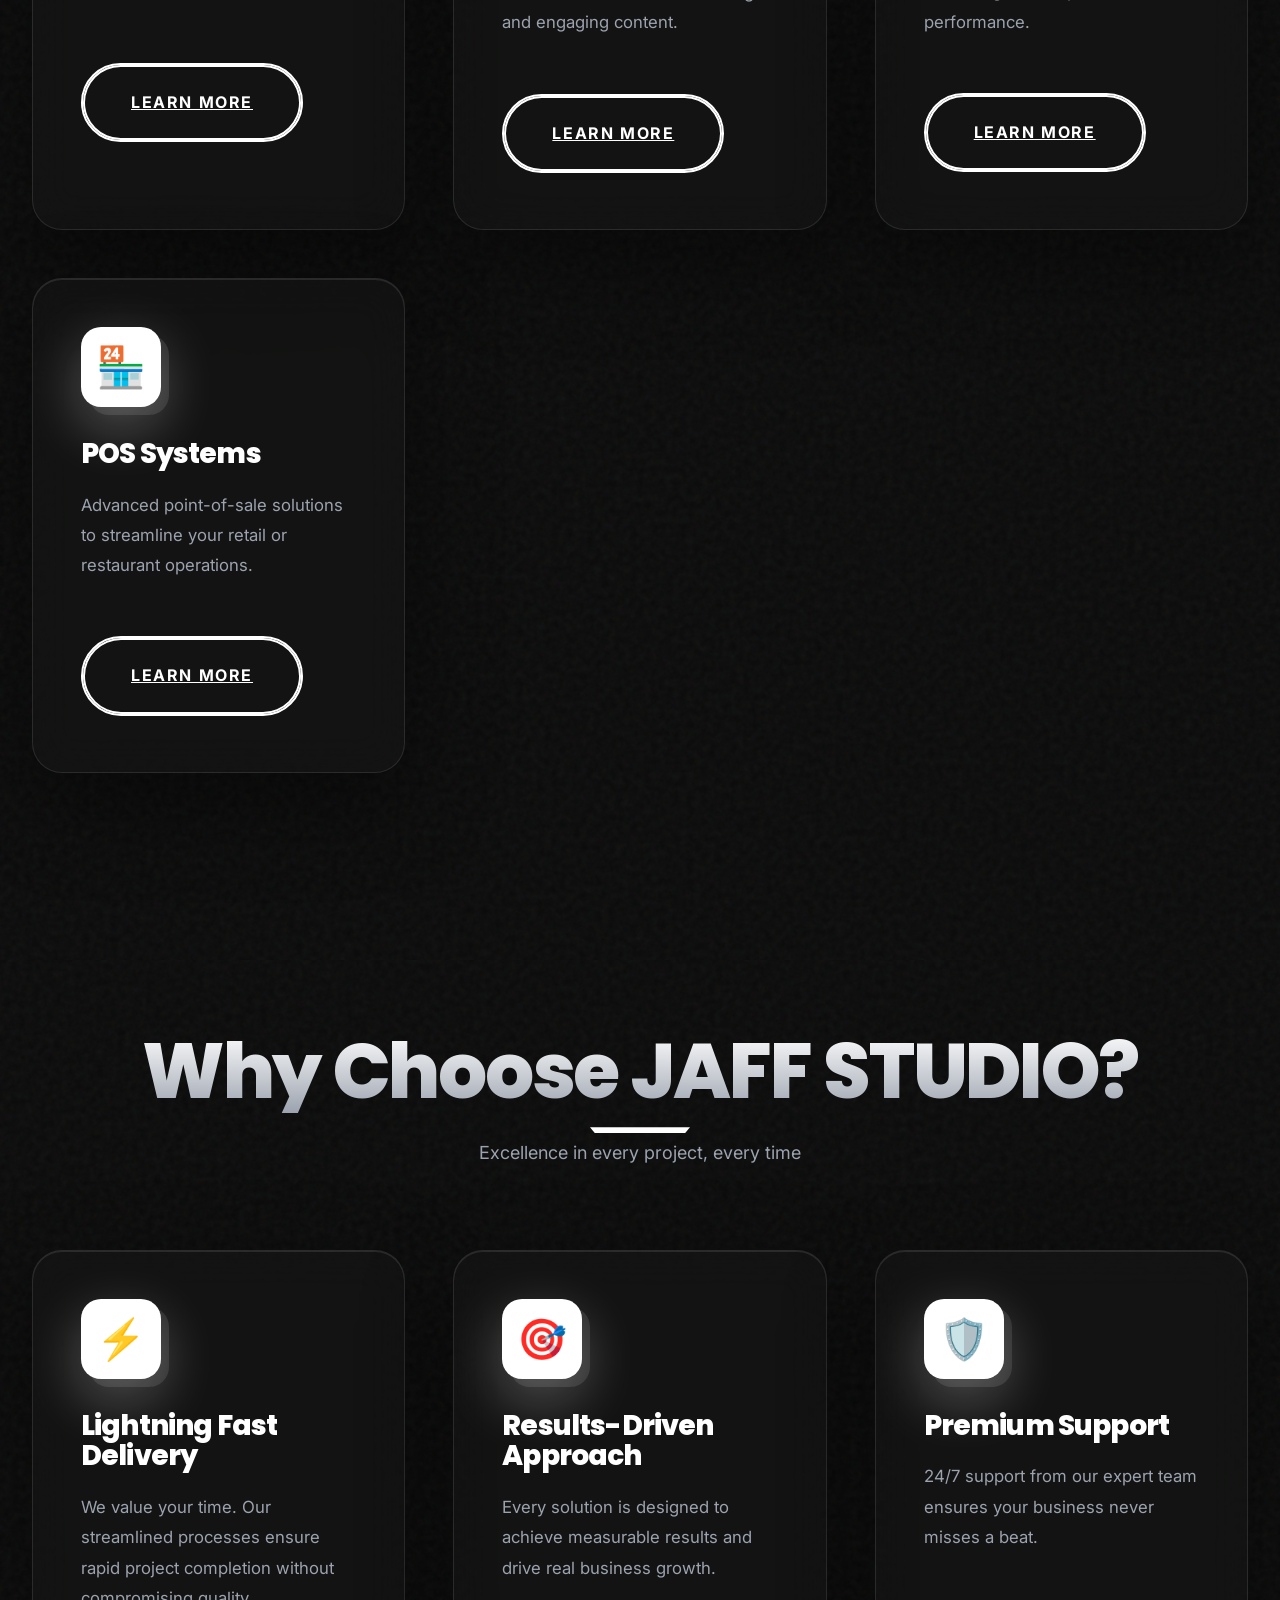
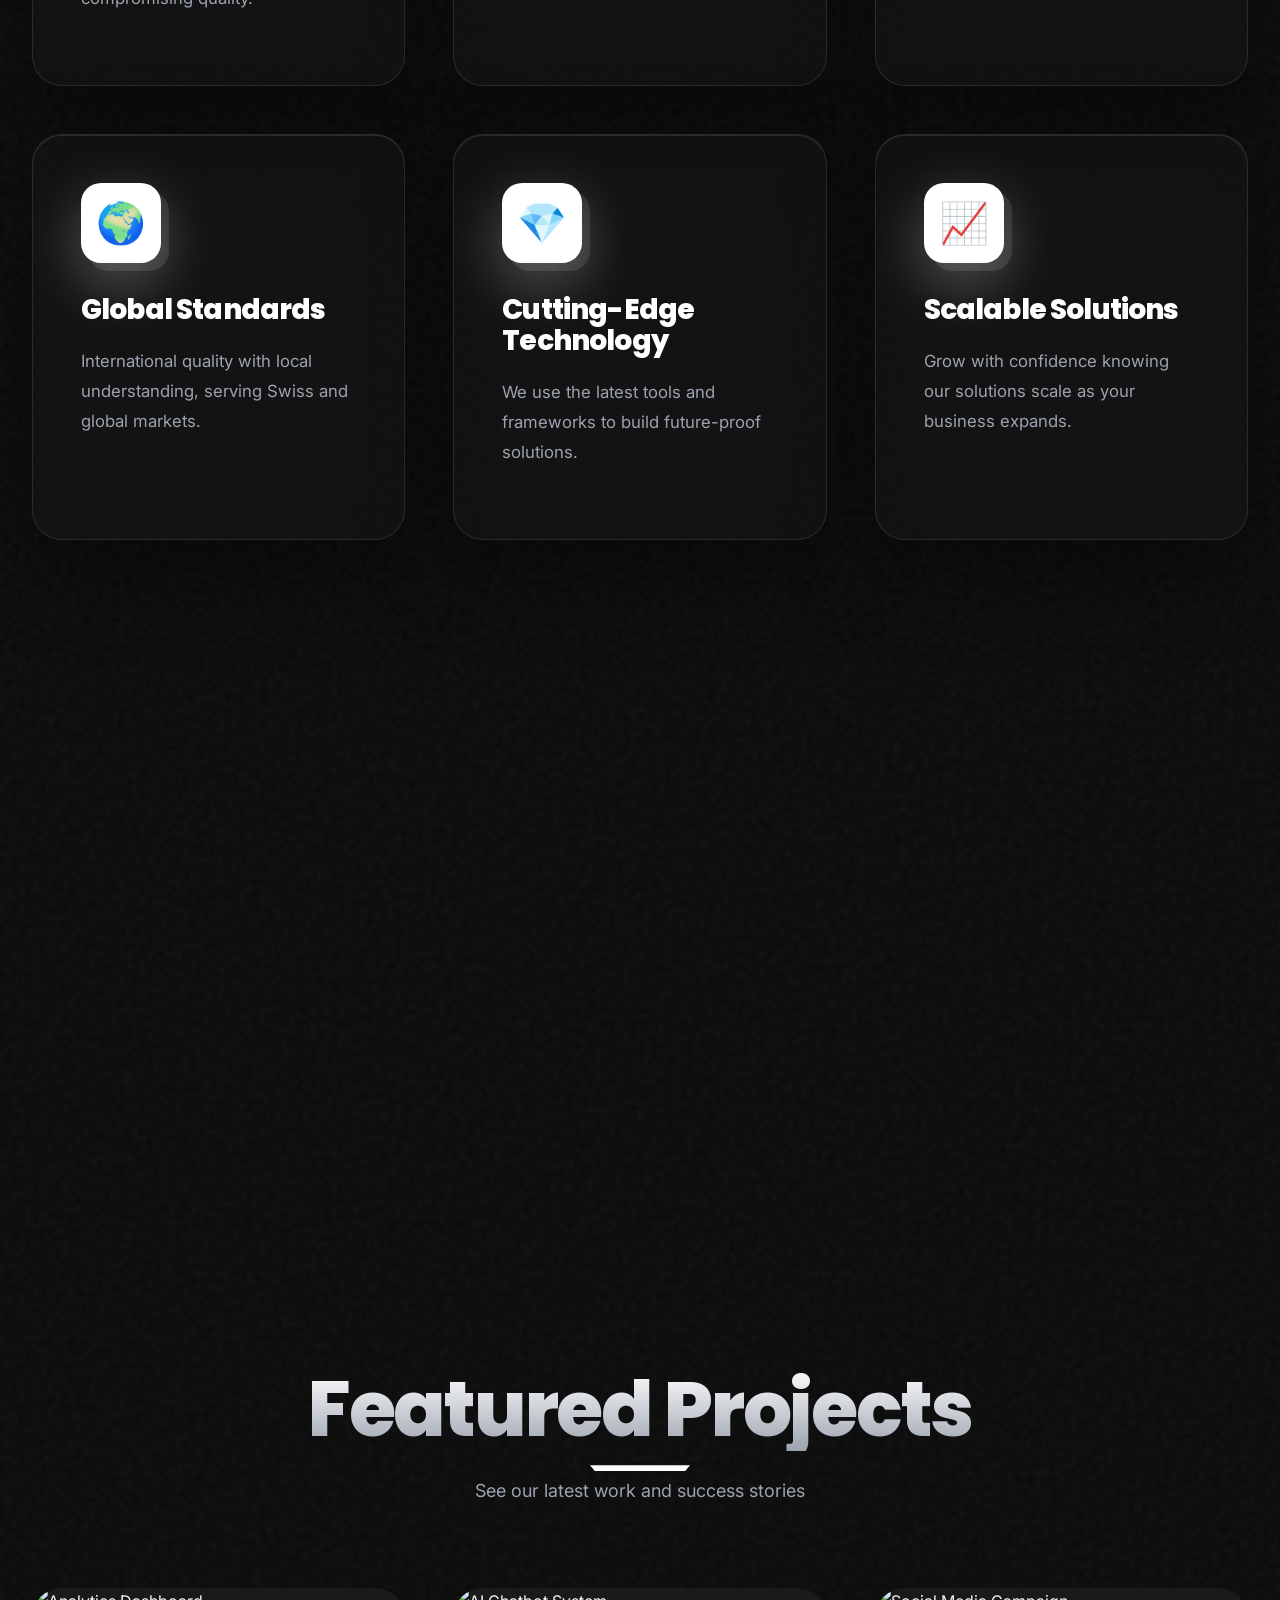
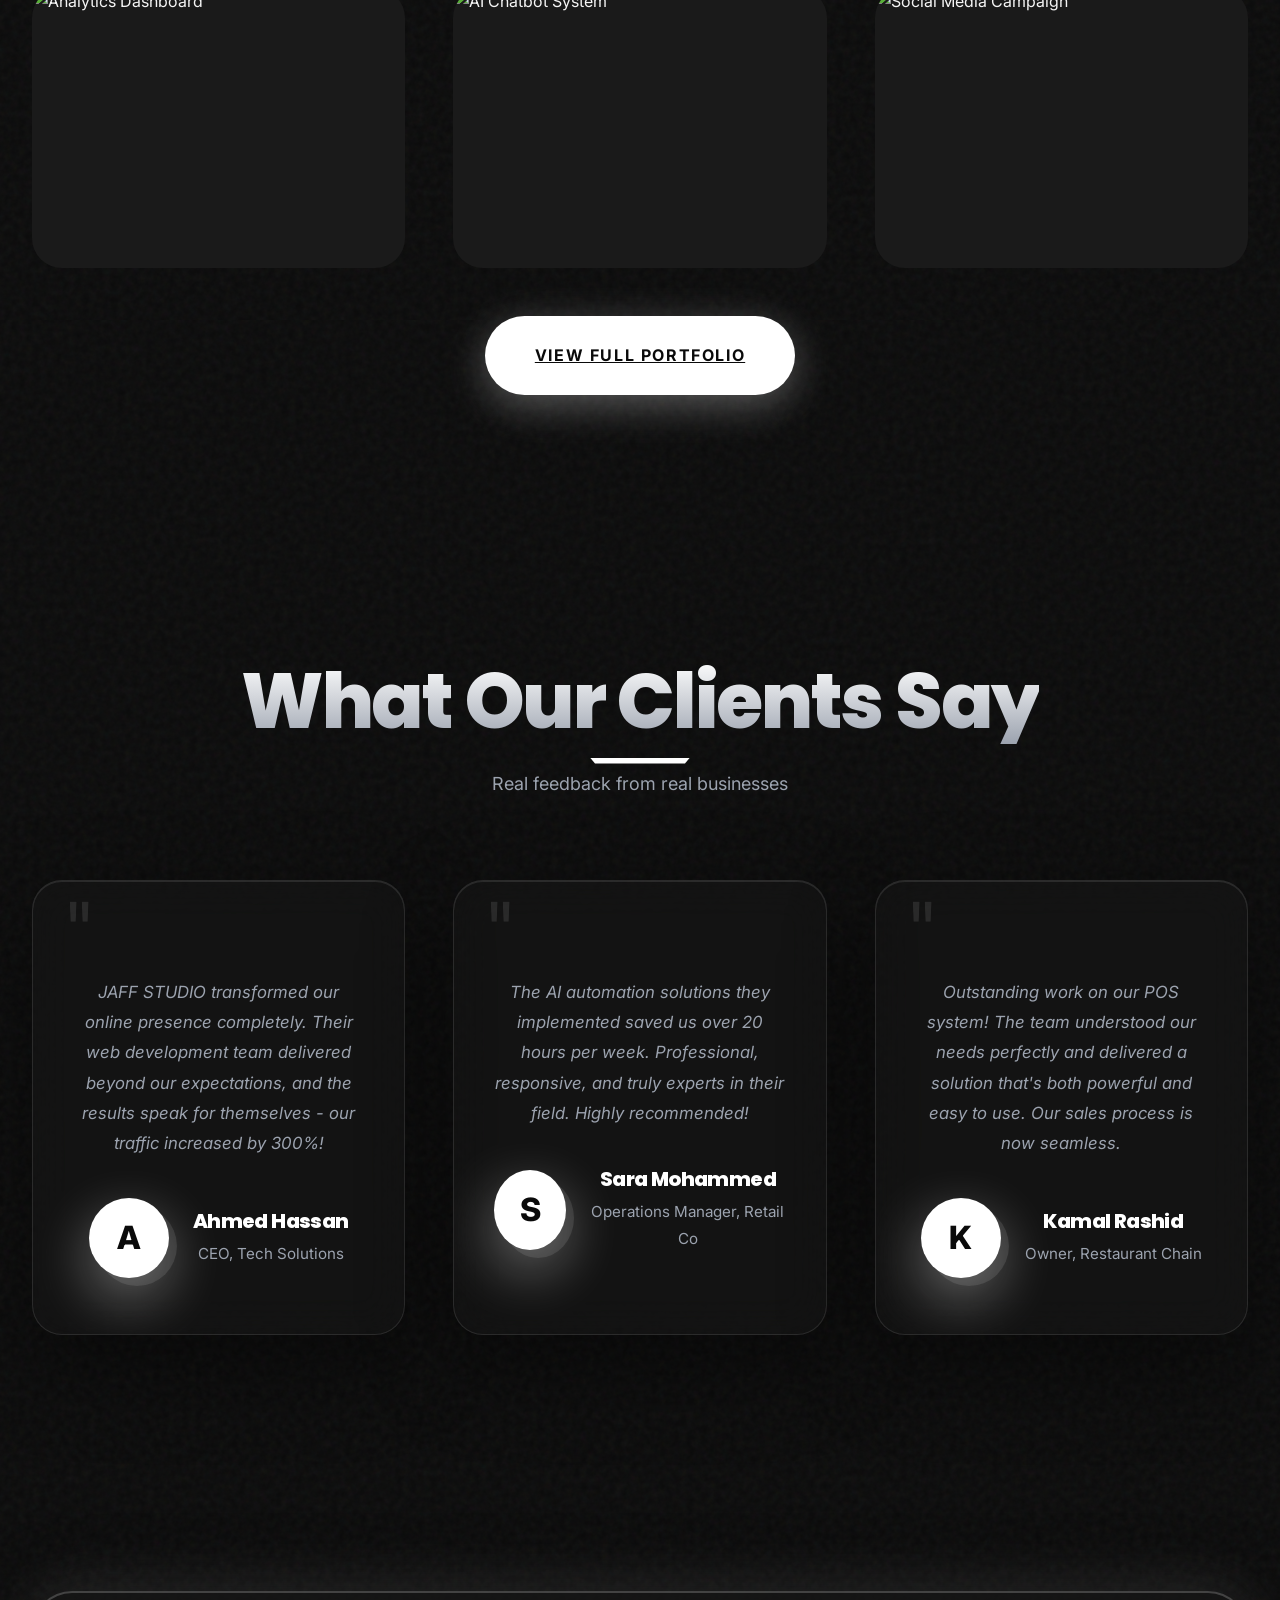
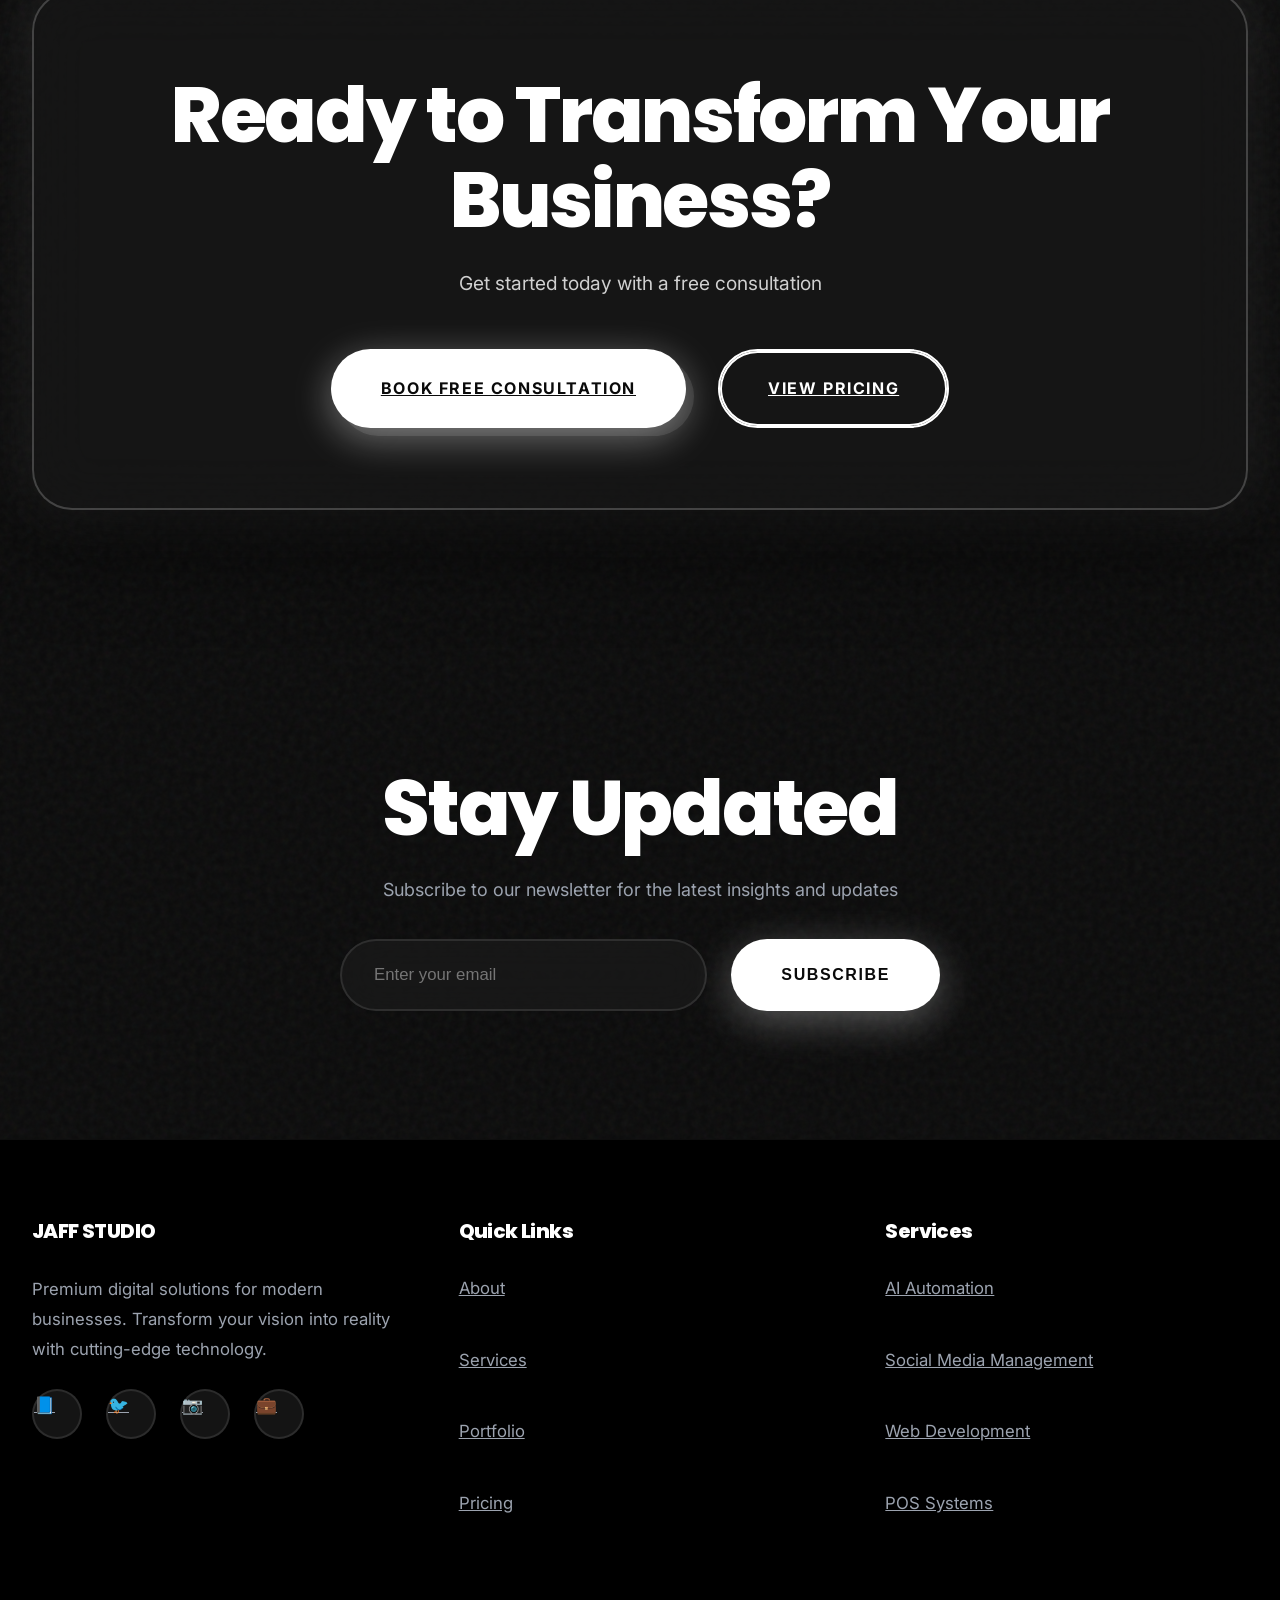
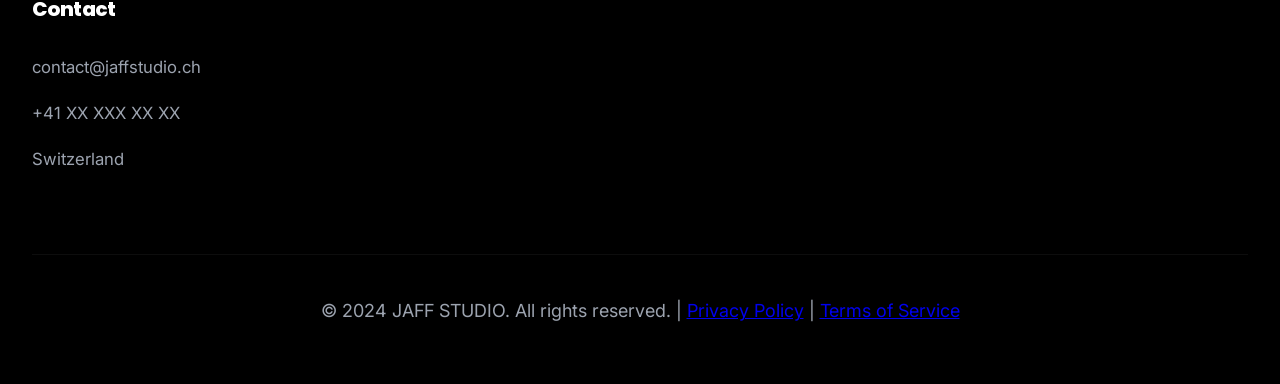
==== commit da2a69c7: "Add multi-language support (EN/FR/DE) and update location to Switzerland Features added: - Complete " ====
--- a/index.html
+++ b/index.html
@@ -3,8 +3,8 @@
 <head>
   <meta charset="UTF-8">
   <meta name="viewport" content="width=device-width, initial-scale=1.0">
-  <meta name="description" content="JAFF STUDIO - Premium digital agency offering AI Automation, Social Media Management, Web Development, and POS Systems. Transform your business with cutting-edge technology.">
-  <meta name="keywords" content="AI Automation, Social Media Management, Web Development, POS Systems, Digital Agency, Kurdistan, Iraq">
+  <meta name="description" content="JAFF STUDIO - Premium digital agency based in Switzerland offering AI Automation, Social Media Management, Web Development, and POS Systems. Transform your business with cutting-edge technology.">
+  <meta name="keywords" content="AI Automation, Social Media Management, Web Development, POS Systems, Digital Agency, Switzerland, Swiss Agency">
   <meta name="author" content="JAFF STUDIO">
 
   <!-- Open Graph Meta Tags -->
@@ -37,15 +37,19 @@
     "@context": "https://schema.org",
     "@type": "Organization",
     "name": "JAFF STUDIO",
-    "description": "Premium digital agency offering AI Automation, Social Media Management, Web Development, and POS Systems",
-    "url": "https://jaffstudio.com",
-    "logo": "https://jaffstudio.com/logo.png",
+    "description": "Premium digital agency based in Switzerland offering AI Automation, Social Media Management, Web Development, and POS Systems",
+    "url": "https://jaffstudio.ch",
+    "logo": "https://jaffstudio.ch/logo.png",
     "contactPoint": {
       "@type": "ContactPoint",
-      "telephone": "+964-XXX-XXX-XXXX",
+      "telephone": "+41-XX-XXX-XX-XX",
       "contactType": "Customer Service",
-      "areaServed": "IQ",
-      "availableLanguage": ["en", "ar", "ku"]
+      "areaServed": "CH",
+      "availableLanguage": ["en", "fr", "de"]
+    },
+    "address": {
+      "@type": "PostalAddress",
+      "addressCountry": "CH"
     },
     "sameAs": [
       "https://facebook.com/jaffstudio",
@@ -64,13 +68,18 @@
       <a href="index.html" class="logo">JAFF STUDIO</a>
 
       <ul class="nav-menu">
-        <li><a href="index.html" class="nav-link">Home</a></li>
-        <li><a href="about.html" class="nav-link">About</a></li>
-        <li><a href="services.html" class="nav-link">Services</a></li>
-        <li><a href="portfolio.html" class="nav-link">Portfolio</a></li>
-        <li><a href="pricing.html" class="nav-link">Pricing</a></li>
-        <li><a href="contact.html" class="nav-link">Contact</a></li>
-        <li><a href="contact.html#booking" class="btn btn-primary" style="padding: 0.75rem 1.5rem;">Book Now</a></li>
+        <li><a href="index.html" class="nav-link" data-translate="nav_home">Home</a></li>
+        <li><a href="about.html" class="nav-link" data-translate="nav_about">About</a></li>
+        <li><a href="services.html" class="nav-link" data-translate="nav_services">Services</a></li>
+        <li><a href="portfolio.html" class="nav-link" data-translate="nav_portfolio">Portfolio</a></li>
+        <li><a href="pricing.html" class="nav-link" data-translate="nav_pricing">Pricing</a></li>
+        <li><a href="contact.html" class="nav-link" data-translate="nav_contact">Contact</a></li>
+        <li class="language-switcher">
+          <button class="lang-btn active" data-lang="en">EN</button>
+          <button class="lang-btn" data-lang="fr">FR</button>
+          <button class="lang-btn" data-lang="de">DE</button>
+        </li>
+        <li><a href="contact.html#booking" class="btn btn-primary" style="padding: 0.75rem 1.5rem;" data-translate="nav_book_now">Book Now</a></li>
       </ul>
 
       <div class="nav-toggle">
@@ -84,13 +93,13 @@
   <!-- Hero Section -->
   <section class="hero">
     <div class="hero-content">
-      <h1>Transform Your Business with Premium Digital Solutions</h1>
-      <p class="hero-subtitle">
+      <h1 data-translate="hero_title">Transform Your Business with Premium Digital Solutions</h1>
+      <p class="hero-subtitle" data-translate="hero_subtitle">
         AI Automation • Web Development • Social Media • POS Systems
       </p>
       <div class="hero-buttons">
-        <a href="contact.html#booking" class="btn btn-primary">Get Started Today</a>
-        <a href="portfolio.html" class="btn btn-secondary">View Our Work</a>
+        <a href="contact.html#booking" class="btn btn-primary" data-translate="hero_cta_primary">Get Started Today</a>
+        <a href="portfolio.html" class="btn btn-secondary" data-translate="hero_cta_secondary">View Our Work</a>
       </div>
     </div>
   </section>
@@ -99,37 +108,37 @@
   <section class="section">
     <div class="container">
       <div class="section-title animate-on-scroll">
-        <h2>Our Premium Services</h2>
-        <p>Cutting-edge solutions tailored to your business needs</p>
+        <h2 data-translate="services_title">Our Premium Services</h2>
+        <p data-translate="services_subtitle">Cutting-edge solutions tailored to your business needs</p>
       </div>
 
       <div class="grid grid-4">
         <div class="card service-card animate-on-scroll">
           <div class="card-icon">🤖</div>
-          <h3>AI Automation</h3>
-          <p>Streamline operations with intelligent automation solutions that save time and reduce costs.</p>
-          <a href="services.html#ai-automation" class="btn btn-secondary mt-2">Learn More</a>
+          <h3 data-translate="service_ai_title">AI Automation</h3>
+          <p data-translate="service_ai_desc">Streamline operations with intelligent automation solutions that save time and reduce costs.</p>
+          <a href="services.html#ai-automation" class="btn btn-secondary mt-2" data-translate="service_ai_cta">Learn More</a>
         </div>
 
         <div class="card service-card animate-on-scroll">
           <div class="card-icon">📱</div>
-          <h3>Social Media Management</h3>
-          <p>Build your brand presence with data-driven social media strategies and engaging content.</p>
-          <a href="services.html#social-media" class="btn btn-secondary mt-2">Learn More</a>
+          <h3 data-translate="service_social_title">Social Media Management</h3>
+          <p data-translate="service_social_desc">Build your brand presence with data-driven social media strategies and engaging content.</p>
+          <a href="services.html#social-media" class="btn btn-secondary mt-2" data-translate="service_social_cta">Learn More</a>
         </div>
 
         <div class="card service-card animate-on-scroll">
           <div class="card-icon">💻</div>
-          <h3>Web Development</h3>
-          <p>Custom websites and web applications built with modern technologies for optimal performance.</p>
-          <a href="services.html#web-development" class="btn btn-secondary mt-2">Learn More</a>
+          <h3 data-translate="service_web_title">Web Development</h3>
+          <p data-translate="service_web_desc">Custom websites and web applications built with modern technologies for optimal performance.</p>
+          <a href="services.html#web-development" class="btn btn-secondary mt-2" data-translate="service_web_cta">Learn More</a>
         </div>
 
         <div class="card service-card animate-on-scroll">
           <div class="card-icon">🏪</div>
-          <h3>POS Systems</h3>
-          <p>Advanced point-of-sale solutions to streamline your retail or restaurant operations.</p>
-          <a href="services.html#pos-systems" class="btn btn-secondary mt-2">Learn More</a>
+          <h3 data-translate="service_pos_title">POS Systems</h3>
+          <p data-translate="service_pos_desc">Advanced point-of-sale solutions to streamline your retail or restaurant operations.</p>
+          <a href="services.html#pos-systems" class="btn btn-secondary mt-2" data-translate="service_pos_cta">Learn More</a>
         </div>
       </div>
     </div>
@@ -139,45 +148,45 @@
   <section class="section" style="background: var(--bg-light);">
     <div class="container">
       <div class="section-title animate-on-scroll">
-        <h2>Why Choose JAFF STUDIO?</h2>
-        <p>Excellence in every project, every time</p>
+        <h2 data-translate="why_title">Why Choose JAFF STUDIO?</h2>
+        <p data-translate="why_subtitle">Excellence in every project, every time</p>
       </div>
 
       <div class="grid grid-3">
         <div class="card animate-on-scroll">
           <div class="card-icon">⚡</div>
-          <h3>Lightning Fast Delivery</h3>
-          <p>We value your time. Our streamlined processes ensure rapid project completion without compromising quality.</p>
+          <h3 data-translate="why_fast_title">Lightning Fast Delivery</h3>
+          <p data-translate="why_fast_desc">We value your time. Our streamlined processes ensure rapid project completion without compromising quality.</p>
         </div>
 
         <div class="card animate-on-scroll">
           <div class="card-icon">🎯</div>
-          <h3>Results-Driven Approach</h3>
-          <p>Every solution is designed to achieve measurable results and drive real business growth.</p>
+          <h3 data-translate="why_results_title">Results-Driven Approach</h3>
+          <p data-translate="why_results_desc">Every solution is designed to achieve measurable results and drive real business growth.</p>
         </div>
 
         <div class="card animate-on-scroll">
           <div class="card-icon">🛡️</div>
-          <h3>Premium Support</h3>
-          <p>24/7 support from our expert team ensures your business never misses a beat.</p>
+          <h3 data-translate="why_support_title">Premium Support</h3>
+          <p data-translate="why_support_desc">24/7 support from our expert team ensures your business never misses a beat.</p>
         </div>
 
         <div class="card animate-on-scroll">
           <div class="card-icon">🌍</div>
-          <h3>Global Standards</h3>
-          <p>International quality with local understanding, serving Kurdish and global markets.</p>
+          <h3 data-translate="why_global_title">Global Standards</h3>
+          <p data-translate="why_global_desc">International quality with local understanding, serving Swiss and global markets.</p>
         </div>
 
         <div class="card animate-on-scroll">
           <div class="card-icon">💎</div>
-          <h3>Cutting-Edge Technology</h3>
-          <p>We use the latest tools and frameworks to build future-proof solutions.</p>
+          <h3 data-translate="why_tech_title">Cutting-Edge Technology</h3>
+          <p data-translate="why_tech_desc">We use the latest tools and frameworks to build future-proof solutions.</p>
         </div>
 
         <div class="card animate-on-scroll">
           <div class="card-icon">📈</div>
-          <h3>Scalable Solutions</h3>
-          <p>Grow with confidence knowing our solutions scale as your business expands.</p>
+          <h3 data-translate="why_scalable_title">Scalable Solutions</h3>
+          <p data-translate="why_scalable_desc">Grow with confidence knowing our solutions scale as your business expands.</p>
         </div>
       </div>
     </div>
@@ -189,19 +198,19 @@
       <div class="grid grid-4">
         <div class="text-center animate-on-scroll">
           <h2 class="counter" data-target="150" style="color: var(--gold-accent); font-size: 3rem;">0</h2>
-          <p style="color: rgba(255,255,255,0.9); font-size: 1.125rem;">Projects Completed</p>
+          <p style="color: rgba(255,255,255,0.9); font-size: 1.125rem;" data-translate="stats_projects">Projects Completed</p>
         </div>
         <div class="text-center animate-on-scroll">
           <h2 class="counter" data-target="120" style="color: var(--gold-accent); font-size: 3rem;">0</h2>
-          <p style="color: rgba(255,255,255,0.9); font-size: 1.125rem;">Happy Clients</p>
+          <p style="color: rgba(255,255,255,0.9); font-size: 1.125rem;" data-translate="stats_clients">Happy Clients</p>
         </div>
         <div class="text-center animate-on-scroll">
           <h2 class="counter" data-target="5" style="color: var(--gold-accent); font-size: 3rem;">0</h2>
-          <p style="color: rgba(255,255,255,0.9); font-size: 1.125rem;">Years Experience</p>
+          <p style="color: rgba(255,255,255,0.9); font-size: 1.125rem;" data-translate="stats_experience">Years Experience</p>
         </div>
         <div class="text-center animate-on-scroll">
           <h2 class="counter" data-target="98" style="color: var(--gold-accent); font-size: 3rem;">0</h2>
-          <p style="color: rgba(255,255,255,0.9); font-size: 1.125rem;">Success Rate %</p>
+          <p style="color: rgba(255,255,255,0.9); font-size: 1.125rem;" data-translate="stats_success">Success Rate %</p>
         </div>
       </div>
     </div>
@@ -211,38 +220,38 @@
   <section class="section">
     <div class="container">
       <div class="section-title animate-on-scroll">
-        <h2>Featured Projects</h2>
-        <p>See our latest work and success stories</p>
+        <h2 data-translate="portfolio_title">Featured Projects</h2>
+        <p data-translate="portfolio_subtitle">See our latest work and success stories</p>
       </div>
 
       <div class="grid grid-3">
         <div class="portfolio-item animate-on-scroll" data-category="web">
           <img src="https://images.unsplash.com/photo-1460925895917-afdab827c52f?w=600&h=400&fit=crop" alt="Analytics Dashboard">
           <div class="portfolio-overlay">
-            <h3>Analytics Dashboard</h3>
-            <p>Web Development</p>
+            <h3 data-translate="portfolio_analytics">Analytics Dashboard</h3>
+            <p data-translate="portfolio_web">Web Development</p>
           </div>
         </div>
 
         <div class="portfolio-item animate-on-scroll" data-category="ai">
           <img src="https://images.unsplash.com/photo-1485827404703-89b55fcc595e?w=600&h=400&fit=crop" alt="AI Chatbot System">
           <div class="portfolio-overlay">
-            <h3>AI Chatbot System</h3>
-            <p>AI Automation</p>
+            <h3 data-translate="portfolio_ai">AI Chatbot System</h3>
+            <p data-translate="service_ai_title">AI Automation</p>
           </div>
         </div>
 
         <div class="portfolio-item animate-on-scroll" data-category="social">
           <img src="https://images.unsplash.com/photo-1611162617474-5b21e879e113?w=600&h=400&fit=crop" alt="Social Media Campaign">
           <div class="portfolio-overlay">
-            <h3>Social Media Campaign</h3>
-            <p>Social Media Management</p>
+            <h3 data-translate="portfolio_social">Social Media Campaign</h3>
+            <p data-translate="service_social_title">Social Media Management</p>
           </div>
         </div>
       </div>
 
       <div class="text-center mt-3 animate-on-scroll">
-        <a href="portfolio.html" class="btn btn-primary">View Full Portfolio</a>
+        <a href="portfolio.html" class="btn btn-primary" data-translate="portfolio_cta">View Full Portfolio</a>
       </div>
     </div>
   </section>
@@ -251,49 +260,49 @@
   <section class="section" style="background: var(--bg-light);">
     <div class="container">
       <div class="section-title animate-on-scroll">
-        <h2>What Our Clients Say</h2>
-        <p>Real feedback from real businesses</p>
+        <h2 data-translate="testimonials_title">What Our Clients Say</h2>
+        <p data-translate="testimonials_subtitle">Real feedback from real businesses</p>
       </div>
 
       <div class="grid grid-3">
         <div class="card testimonial-card animate-on-scroll">
           <div class="testimonial-quote">"</div>
-          <p class="testimonial-text">
+          <p class="testimonial-text" data-translate="testimonial_1_text">
             JAFF STUDIO transformed our online presence completely. Their web development team delivered beyond our expectations, and the results speak for themselves - our traffic increased by 300%!
           </p>
           <div class="testimonial-author">
             <div class="testimonial-avatar">A</div>
             <div class="author-info">
-              <h4>Ahmed Hassan</h4>
-              <p>CEO, Tech Solutions</p>
+              <h4 data-translate="testimonial_1_name">Ahmed Hassan</h4>
+              <p data-translate="testimonial_1_position">CEO, Tech Solutions</p>
             </div>
           </div>
         </div>
 
         <div class="card testimonial-card animate-on-scroll">
           <div class="testimonial-quote">"</div>
-          <p class="testimonial-text">
+          <p class="testimonial-text" data-translate="testimonial_2_text">
             The AI automation solutions they implemented saved us over 20 hours per week. Professional, responsive, and truly experts in their field. Highly recommended!
           </p>
           <div class="testimonial-author">
             <div class="testimonial-avatar">S</div>
             <div class="author-info">
-              <h4>Sara Mohammed</h4>
-              <p>Operations Manager, Retail Co</p>
+              <h4 data-translate="testimonial_2_name">Sara Mohammed</h4>
+              <p data-translate="testimonial_2_position">Operations Manager, Retail Co</p>
             </div>
           </div>
         </div>
 
         <div class="card testimonial-card animate-on-scroll">
           <div class="testimonial-quote">"</div>
-          <p class="testimonial-text">
+          <p class="testimonial-text" data-translate="testimonial_3_text">
             Outstanding work on our POS system! The team understood our needs perfectly and delivered a solution that's both powerful and easy to use. Our sales process is now seamless.
           </p>
           <div class="testimonial-author">
             <div class="testimonial-avatar">K</div>
             <div class="author-info">
-              <h4>Kamal Rashid</h4>
-              <p>Owner, Restaurant Chain</p>
+              <h4 data-translate="testimonial_3_name">Kamal Rashid</h4>
+              <p data-translate="testimonial_3_position">Owner, Restaurant Chain</p>
             </div>
           </div>
         </div>
@@ -305,11 +314,11 @@
   <section class="section">
     <div class="container">
       <div class="newsletter animate-on-scroll">
-        <h2>Ready to Transform Your Business?</h2>
-        <p>Get started today with a free consultation</p>
+        <h2 data-translate="cta_title">Ready to Transform Your Business?</h2>
+        <p data-translate="cta_subtitle">Get started today with a free consultation</p>
         <div class="hero-buttons">
-          <a href="contact.html#booking" class="btn btn-gold">Book Free Consultation</a>
-          <a href="pricing.html" class="btn btn-secondary" style="color: white; border-color: white;">View Pricing</a>
+          <a href="contact.html#booking" class="btn btn-gold" data-translate="cta_button">Book Free Consultation</a>
+          <a href="pricing.html" class="btn btn-secondary" style="color: white; border-color: white;" data-translate="cta_pricing">View Pricing</a>
         </div>
       </div>
     </div>
@@ -319,11 +328,11 @@
   <section class="section" style="background: var(--bg-light);">
     <div class="container">
       <div class="text-center animate-on-scroll">
-        <h2>Stay Updated</h2>
-        <p class="mb-2">Subscribe to our newsletter for the latest insights and updates</p>
+        <h2 data-translate="newsletter_title">Stay Updated</h2>
+        <p class="mb-2" data-translate="newsletter_subtitle">Subscribe to our newsletter for the latest insights and updates</p>
         <form class="newsletter-form">
-          <input type="email" placeholder="Enter your email" required>
-          <button type="submit" class="btn btn-primary">Subscribe</button>
+          <input type="email" data-translate="newsletter_placeholder" placeholder="Enter your email" required>
+          <button type="submit" class="btn btn-primary" data-translate="newsletter_button">Subscribe</button>
         </form>
       </div>
     </div>
@@ -335,7 +344,7 @@
       <div class="footer-content">
         <div class="footer-section">
           <h3>JAFF STUDIO</h3>
-          <p>Premium digital solutions for modern businesses. Transform your vision into reality with cutting-edge technology.</p>
+          <p data-translate="footer_desc">Premium digital solutions for modern businesses. Transform your vision into reality with cutting-edge technology.</p>
           <div class="social-links">
             <a href="https://facebook.com/jaffstudio" class="social-link" aria-label="Facebook">📘</a>
             <a href="https://twitter.com/jaffstudio" class="social-link" aria-label="Twitter">🐦</a>
@@ -345,35 +354,35 @@
         </div>
 
         <div class="footer-section">
-          <h3>Quick Links</h3>
+          <h3 data-translate="footer_quick_links">Quick Links</h3>
           <div>
-            <a href="about.html">About Us</a><br>
-            <a href="services.html">Services</a><br>
-            <a href="portfolio.html">Portfolio</a><br>
-            <a href="pricing.html">Pricing</a>
+            <a href="about.html" data-translate="nav_about">About Us</a><br>
+            <a href="services.html" data-translate="nav_services">Services</a><br>
+            <a href="portfolio.html" data-translate="nav_portfolio">Portfolio</a><br>
+            <a href="pricing.html" data-translate="nav_pricing">Pricing</a>
           </div>
         </div>
 
         <div class="footer-section">
-          <h3>Services</h3>
+          <h3 data-translate="footer_services">Services</h3>
           <div>
-            <a href="services.html#ai-automation">AI Automation</a><br>
-            <a href="services.html#social-media">Social Media</a><br>
-            <a href="services.html#web-development">Web Development</a><br>
-            <a href="services.html#pos-systems">POS Systems</a>
+            <a href="services.html#ai-automation" data-translate="service_ai_title">AI Automation</a><br>
+            <a href="services.html#social-media" data-translate="service_social_title">Social Media</a><br>
+            <a href="services.html#web-development" data-translate="service_web_title">Web Development</a><br>
+            <a href="services.html#pos-systems" data-translate="service_pos_title">POS Systems</a>
           </div>
         </div>
 
         <div class="footer-section">
-          <h3>Contact</h3>
-          <p>📧 contact@jaffstudio.com</p>
-          <p>📱 +964 XXX XXX XXXX</p>
-          <p>📍 Kurdistan, Iraq</p>
+          <h3 data-translate="footer_contact">Contact</h3>
+          <p><span data-translate="footer_email">📧 contact@jaffstudio.ch</span></p>
+          <p><span data-translate="footer_phone">📱 +41 XX XXX XX XX</span></p>
+          <p><span data-translate="footer_location">📍 Switzerland</span></p>
         </div>
       </div>
 
       <div class="footer-bottom">
-        <p>&copy; 2024 JAFF STUDIO. All rights reserved. | <a href="#privacy">Privacy Policy</a> | <a href="#terms">Terms of Service</a></p>
+        <p>&copy; 2024 JAFF STUDIO. <span data-translate="footer_rights">All rights reserved.</span> | <a href="#privacy" data-translate="footer_privacy">Privacy Policy</a> | <a href="#terms" data-translate="footer_terms">Terms of Service</a></p>
       </div>
     </div>
   </footer>
@@ -382,17 +391,18 @@
   <div class="chatbot-toggle">💬</div>
   <div class="chatbot-window">
     <div class="chatbot-header">
-      <h4>JAFF STUDIO Support</h4>
+      <h4 data-translate="chatbot_title">JAFF STUDIO Support</h4>
       <button class="chatbot-close" style="background: none; border: none; color: white; font-size: 1.5rem; cursor: pointer;">×</button>
     </div>
     <div class="chatbot-messages"></div>
     <div class="chatbot-input">
-      <input type="text" placeholder="Type your message...">
-      <button>Send</button>
+      <input type="text" data-translate="chatbot_placeholder" placeholder="Type your message...">
+      <button data-translate="chatbot_send">Send</button>
     </div>
   </div>
 
   <!-- JavaScript -->
+  <script src="js/translations.js"></script>
   <script src="js/main.js"></script>
 </body>
 </html>
--- a/css/main.css
+++ b/css/main.css
@@ -1,31 +1,37 @@
-/* ===== CSS Variables ===== */
+/* ===== CSS Variables - Ultra Modern Black & White ===== */
 :root {
-  /* Colors */
-  --primary-color: #1a1a2e;
-  --secondary-color: #16213e;
-  --accent-color: #0f3460;
-  --highlight-color: #e94560;
-  --gold-accent: #d4af37;
-  --text-light: #ffffff;
-  --text-dark: #1a1a2e;
-  --text-gray: #6b7280;
-  --bg-light: #f9fafb;
-  --bg-dark: #111827;
-
-  /* Typography */
+  /* Black & White Color Palette */
+  --matt-black: #0a0a0a;
+  --deep-black: #000000;
+  --charcoal: #1a1a1a;
+  --dark-gray: #2d2d2d;
+  --off-white: #f5f5f5;
+  --pure-white: #ffffff;
+  --light-gray: #e8e8e8;
+  --medium-gray: #9ca3af;
+  --border-gray: #333333;
+
+  /* Typography - Larger, bolder */
   --font-primary: 'Inter', -apple-system, BlinkMacSystemFont, 'Segoe UI', Roboto, sans-serif;
   --font-display: 'Poppins', 'Inter', sans-serif;
 
-  /* Spacing */
-  --section-padding: 5rem 0;
-  --container-max: 1200px;
-
-  /* Transitions */
-  --transition-smooth: all 0.3s cubic-bezier(0.4, 0, 0.2, 1);
-  --transition-bounce: all 0.4s cubic-bezier(0.68, -0.55, 0.265, 1.55);
-}
-
-/* ===== Reset & Base Styles ===== */
+  /* Spacing - More generous */
+  --section-padding: 8rem 0;
+  --container-max: 1400px;
+
+  /* Modern Animations */
+  --transition-ultra: all 0.6s cubic-bezier(0.16, 1, 0.3, 1);
+  --transition-smooth: all 0.4s cubic-bezier(0.4, 0, 0.2, 1);
+  --transition-bounce: all 0.8s cubic-bezier(0.68, -0.55, 0.265, 1.55);
+  --transition-3d: transform 0.8s cubic-bezier(0.34, 1.56, 0.64, 1);
+
+  /* Modern Shadows */
+  --shadow-brutal: 8px 8px 0px rgba(255, 255, 255, 0.1);
+  --shadow-soft: 0 30px 90px rgba(0, 0, 0, 0.6);
+  --shadow-glow: 0 0 60px rgba(255, 255, 255, 0.15);
+}
+
+/* ===== Reset & Base ===== */
 * {
   margin: 0;
   padding: 0;
@@ -39,449 +45,674 @@
 
 body {
   font-family: var(--font-primary);
-  line-height: 1.6;
-  color: var(--text-dark);
-  background-color: var(--bg-light);
+  line-height: 1.7;
+  color: var(--off-white);
+  background: var(--matt-black);
   overflow-x: hidden;
-}
-
-img {
-  max-width: 100%;
-  height: auto;
-  display: block;
-}
-
-a {
-  text-decoration: none;
-  color: inherit;
-  transition: var(--transition-smooth);
-}
-
-ul {
-  list-style: none;
-}
-
-button {
-  border: none;
-  background: none;
-  cursor: pointer;
-  font-family: inherit;
-}
-
-/* ===== Typography ===== */
+  position: relative;
+  cursor: none; /* Custom cursor */
+}
+
+/* Custom Cursor - VERY MODERN */
+body::after {
+  content: '';
+  width: 20px;
+  height: 20px;
+  border: 2px solid var(--pure-white);
+  border-radius: 50%;
+  position: fixed;
+  pointer-events: none;
+  z-index: 9999;
+  mix-blend-mode: difference;
+  transition: transform 0.15s ease, width 0.2s, height 0.2s;
+}
+
+/* Animated Grid Background - MODERN */
+body::before {
+  content: '';
+  position: fixed;
+  top: 0;
+  left: 0;
+  width: 100%;
+  height: 100%;
+  background-image:
+    linear-gradient(rgba(255, 255, 255, 0.02) 1px, transparent 1px),
+    linear-gradient(90deg, rgba(255, 255, 255, 0.02) 1px, transparent 1px);
+  background-size: 50px 50px;
+  animation: gridMove 20s linear infinite;
+  z-index: 0;
+  pointer-events: none;
+}
+
+@keyframes gridMove {
+  0% { transform: translate(0, 0); }
+  100% { transform: translate(50px, 50px); }
+}
+
+/* Noise Texture - MODERN TOUCH */
+body {
+  background-image: url('data:image/svg+xml,<svg viewBox="0 0 200 200" xmlns="http://www.w3.org/2000/svg"><filter id="noise"><feTurbulence type="fractalNoise" baseFrequency="0.9" numOctaves="4" stitchTiles="stitch"/></filter><rect width="100%" height="100%" filter="url(%23noise)" opacity="0.05"/></svg>');
+  background-repeat: repeat;
+}
+
+/* ===== Typography - HUGE & BOLD ===== */
 h1, h2, h3, h4, h5, h6 {
   font-family: var(--font-display);
-  font-weight: 700;
-  line-height: 1.2;
-  margin-bottom: 1rem;
+  font-weight: 800;
+  line-height: 1.1;
+  margin-bottom: 1.5rem;
+  color: var(--pure-white);
+  letter-spacing: -0.03em;
 }
 
 h1 {
-  font-size: clamp(2.5rem, 5vw, 4rem);
+  font-size: clamp(3rem, 8vw, 7rem);
+  text-transform: uppercase;
 }
 
 h2 {
-  font-size: clamp(2rem, 4vw, 3rem);
+  font-size: clamp(2.5rem, 6vw, 5rem);
 }
 
 h3 {
-  font-size: clamp(1.5rem, 3vw, 2rem);
+  font-size: clamp(1.75rem, 4vw, 3rem);
 }
 
 p {
-  margin-bottom: 1rem;
-  color: var(--text-gray);
-}
-
-/* ===== Container & Layout ===== */
+  margin-bottom: 1.5rem;
+  color: var(--medium-gray);
+  font-size: clamp(1rem, 1.5vw, 1.125rem);
+  line-height: 1.8;
+}
+
+/* ===== Container ===== */
 .container {
   max-width: var(--container-max);
   margin: 0 auto;
-  padding: 0 1.5rem;
+  padding: 0 2rem;
 }
 
 .section {
   padding: var(--section-padding);
+  position: relative;
 }
 
 .section-title {
   text-align: center;
-  margin-bottom: 3rem;
+  margin-bottom: 5rem;
   position: relative;
 }
 
 .section-title h2 {
-  color: var(--primary-color);
   position: relative;
   display: inline-block;
+  animation: float 4s ease-in-out infinite;
+  background: linear-gradient(180deg, var(--pure-white) 0%, var(--medium-gray) 100%);
+  -webkit-background-clip: text;
+  -webkit-text-fill-color: transparent;
+  background-clip: text;
+}
+
+@keyframes float {
+  0%, 100% { transform: translateY(0px); }
+  50% { transform: translateY(-15px); }
 }
 
 .section-title h2::after {
   content: '';
   position: absolute;
-  bottom: -10px;
+  bottom: -20px;
   left: 50%;
   transform: translateX(-50%);
-  width: 60px;
-  height: 4px;
-  background: linear-gradient(90deg, var(--highlight-color), var(--gold-accent));
-  border-radius: 2px;
-}
-
-/* ===== Navigation ===== */
+  width: 100px;
+  height: 6px;
+  background: var(--pure-white);
+  clip-path: polygon(0 0, 100% 0, 95% 100%, 5% 100%);
+}
+
+/* ===== Ultra Modern Navigation ===== */
 .navbar {
   position: fixed;
-  top: 0;
-  left: 0;
-  right: 0;
-  background: rgba(255, 255, 255, 0.95);
-  backdrop-filter: blur(10px);
-  box-shadow: 0 2px 20px rgba(0, 0, 0, 0.1);
+  top: 2rem;
+  left: 50%;
+  transform: translateX(-50%);
+  background: rgba(10, 10, 10, 0.7);
+  backdrop-filter: blur(30px) saturate(180%);
+  -webkit-backdrop-filter: blur(30px) saturate(180%);
+  border: 1px solid rgba(255, 255, 255, 0.1);
+  border-radius: 100px;
   z-index: 1000;
+  padding: 0.75rem 2rem;
+  box-shadow: 0 20px 60px rgba(0, 0, 0, 0.8), inset 0 1px 0 rgba(255, 255, 255, 0.1);
+}
+
+.navbar.scrolled {
+  background: rgba(0, 0, 0, 0.9);
+  box-shadow: 0 30px 80px rgba(0, 0, 0, 0.9);
+}
+
+.nav-container {
+  display: flex;
+  justify-content: space-between;
+  align-items: center;
+  gap: 3rem;
+}
+
+.logo {
+  font-size: 1.5rem;
+  font-weight: 900;
+  font-family: var(--font-display);
+  color: var(--pure-white);
+  text-transform: uppercase;
+  letter-spacing: 0.15em;
+  position: relative;
+}
+
+.logo::before {
+  content: '◆';
+  margin-right: 0.5rem;
+  animation: rotate 3s linear infinite;
+  display: inline-block;
+}
+
+@keyframes rotate {
+  from { transform: rotate(0deg); }
+  to { transform: rotate(360deg); }
+}
+
+.nav-menu {
+  display: flex;
+  gap: 2rem;
+  align-items: center;
+}
+
+.nav-link {
+  font-weight: 600;
+  font-size: 0.9rem;
+  position: relative;
+  padding: 0.75rem 1.5rem;
+  color: var(--off-white);
   transition: var(--transition-smooth);
-}
-
-.navbar.scrolled {
-  background: rgba(255, 255, 255, 0.98);
-  box-shadow: 0 2px 30px rgba(0, 0, 0, 0.15);
-}
-
-.nav-container {
-  display: flex;
-  justify-content: space-between;
-  align-items: center;
-  padding: 1rem 1.5rem;
-  max-width: var(--container-max);
-  margin: 0 auto;
-}
-
-.logo {
-  font-size: 1.75rem;
-  font-weight: 800;
-  font-family: var(--font-display);
-  background: linear-gradient(135deg, var(--primary-color), var(--highlight-color));
-  -webkit-background-clip: text;
-  -webkit-text-fill-color: transparent;
-  background-clip: text;
-}
-
-.nav-menu {
-  display: flex;
-  gap: 2rem;
-  align-items: center;
-}
-
-.nav-link {
-  font-weight: 500;
-  position: relative;
-  padding: 0.5rem 0;
-}
-
-.nav-link::after {
+  text-transform: uppercase;
+  letter-spacing: 0.1em;
+  border-radius: 50px;
+}
+
+.nav-link::before {
   content: '';
   position: absolute;
-  bottom: 0;
-  left: 0;
-  width: 0;
-  height: 2px;
-  background: var(--highlight-color);
-  transition: width 0.3s ease;
-}
-
-.nav-link:hover::after,
-.nav-link.active::after {
-  width: 100%;
+  inset: 0;
+  background: var(--pure-white);
+  border-radius: 50px;
+  opacity: 0;
+  transition: opacity 0.3s;
+}
+
+.nav-link:hover {
+  color: var(--matt-black);
+}
+
+.nav-link:hover::before,
+.nav-link.active::before {
+  opacity: 1;
+}
+
+.nav-link span {
+  position: relative;
+  z-index: 1;
+}
+
+/* Language Switcher - Modern Style */
+.language-switcher {
+  display: flex;
+  gap: 0.5rem;
+  align-items: center;
+  padding: 0.25rem;
+  background: rgba(255, 255, 255, 0.05);
+  border-radius: 50px;
+  border: 1px solid rgba(255, 255, 255, 0.1);
+}
+
+.lang-btn {
+  padding: 0.5rem 1rem;
+  background: transparent;
+  color: var(--off-white);
+  border: none;
+  border-radius: 50px;
+  font-size: 0.875rem;
+  font-weight: 700;
+  cursor: pointer;
+  transition: var(--transition-smooth);
+  text-transform: uppercase;
+  letter-spacing: 0.05em;
+  position: relative;
+}
+
+.lang-btn:hover {
+  background: rgba(255, 255, 255, 0.1);
+  color: var(--pure-white);
+  transform: translateY(-2px);
+}
+
+.lang-btn.active {
+  background: var(--pure-white);
+  color: var(--matt-black);
+  box-shadow: 0 4px 15px rgba(255, 255, 255, 0.2);
 }
 
 .nav-toggle {
   display: none;
   flex-direction: column;
-  gap: 4px;
+  gap: 6px;
   cursor: pointer;
 }
 
 .nav-toggle span {
-  width: 25px;
+  width: 30px;
   height: 3px;
-  background: var(--primary-color);
+  background: var(--pure-white);
   transition: var(--transition-smooth);
-  border-radius: 2px;
-}
-
-/* ===== Buttons ===== */
+  border-radius: 10px;
+}
+
+/* ===== Magnetic Buttons - VERY MODERN ===== */
 .btn {
   display: inline-block;
-  padding: 1rem 2rem;
-  font-weight: 600;
-  border-radius: 8px;
-  transition: var(--transition-smooth);
+  padding: 1.5rem 3rem;
+  font-weight: 700;
+  font-size: 1rem;
+  text-transform: uppercase;
+  letter-spacing: 0.1em;
+  border-radius: 100px;
+  transition: var(--transition-ultra);
   cursor: pointer;
   text-align: center;
+  position: relative;
+  overflow: hidden;
+  border: 2px solid transparent;
+}
+
+.btn::before {
+  content: '';
+  position: absolute;
+  inset: 0;
+  background: linear-gradient(45deg, transparent, rgba(255,255,255,0.1), transparent);
+  transform: translateX(-100%);
+  transition: transform 0.6s;
+}
+
+.btn:hover::before {
+  transform: translateX(100%);
 }
 
 .btn-primary {
-  background: linear-gradient(135deg, var(--highlight-color), #c7365f);
-  color: var(--text-light);
-  box-shadow: 0 4px 15px rgba(233, 69, 96, 0.3);
+  background: var(--pure-white);
+  color: var(--matt-black);
+  box-shadow: 0 10px 40px rgba(255, 255, 255, 0.3);
 }
 
 .btn-primary:hover {
-  transform: translateY(-2px);
-  box-shadow: 0 6px 20px rgba(233, 69, 96, 0.4);
+  transform: translateY(-5px) scale(1.05);
+  box-shadow: 0 20px 60px rgba(255, 255, 255, 0.5);
 }
 
 .btn-secondary {
   background: transparent;
-  color: var(--primary-color);
-  border: 2px solid var(--primary-color);
+  color: var(--pure-white);
+  border-color: var(--pure-white);
+  box-shadow: inset 0 0 0 2px var(--pure-white);
 }
 
 .btn-secondary:hover {
-  background: var(--primary-color);
-  color: var(--text-light);
-  transform: translateY(-2px);
+  background: var(--pure-white);
+  color: var(--matt-black);
+  transform: translateY(-5px) scale(1.05);
+  box-shadow: 0 20px 60px rgba(255, 255, 255, 0.4);
 }
 
 .btn-gold {
-  background: linear-gradient(135deg, var(--gold-accent), #b8941f);
-  color: var(--text-dark);
-  box-shadow: 0 4px 15px rgba(212, 175, 55, 0.3);
+  background: var(--pure-white);
+  color: var(--matt-black);
+  box-shadow: 0 10px 40px rgba(255, 255, 255, 0.4), var(--shadow-brutal);
+  transform: translateY(0);
 }
 
 .btn-gold:hover {
-  transform: translateY(-2px);
-  box-shadow: 0 6px 20px rgba(212, 175, 55, 0.4);
-}
-
-/* ===== Hero Section ===== */
+  transform: translateY(-8px) scale(1.08);
+  box-shadow: 0 25px 70px rgba(255, 255, 255, 0.6), var(--shadow-brutal);
+}
+
+/* ===== Hero Section - MASSIVE & MODERN ===== */
 .hero {
   min-height: 100vh;
   display: flex;
   align-items: center;
   justify-content: center;
-  background: linear-gradient(135deg, var(--primary-color) 0%, var(--secondary-color) 50%, var(--accent-color) 100%);
+  background: var(--matt-black);
   position: relative;
   overflow: hidden;
-  padding-top: 80px;
-}
-
+  padding: 10rem 2rem 8rem;
+}
+
+/* Animated Gradient Orbs - MODERN */
 .hero::before {
+  content: '';
+  position: absolute;
+  width: 800px;
+  height: 800px;
+  background: radial-gradient(circle, rgba(255, 255, 255, 0.05) 0%, transparent 70%);
+  top: -400px;
+  right: -400px;
+  animation: orbit 20s linear infinite;
+  pointer-events: none;
+}
+
+.hero::after {
+  content: '';
+  position: absolute;
+  width: 600px;
+  height: 600px;
+  background: radial-gradient(circle, rgba(255, 255, 255, 0.03) 0%, transparent 70%);
+  bottom: -300px;
+  left: -300px;
+  animation: orbit 25s linear infinite reverse;
+  pointer-events: none;
+}
+
+@keyframes orbit {
+  from { transform: rotate(0deg) translateX(100px) rotate(0deg); }
+  to { transform: rotate(360deg) translateX(100px) rotate(-360deg); }
+}
+
+.hero-content {
+  position: relative;
+  z-index: 1;
+  text-align: center;
+  max-width: 1200px;
+}
+
+.hero h1 {
+  margin-bottom: 2rem;
+  animation: fadeInUp 1s ease;
+  text-shadow: 0 20px 60px rgba(0, 0, 0, 0.5);
+  position: relative;
+}
+
+.hero h1::selection {
+  background: var(--pure-white);
+  color: var(--matt-black);
+}
+
+.hero-subtitle {
+  font-size: clamp(1.25rem, 2.5vw, 2rem);
+  color: var(--light-gray);
+  margin-bottom: 3rem;
+  animation: fadeInUp 1.2s ease;
+  font-weight: 300;
+  letter-spacing: 0.05em;
+}
+
+.hero-buttons {
+  display: flex;
+  gap: 2rem;
+  justify-content: center;
+  flex-wrap: wrap;
+  animation: fadeInUp 1.4s ease;
+}
+
+/* ===== Ultra Modern Cards - Glassmorphism ===== */
+.card {
+  background: rgba(26, 26, 26, 0.4);
+  backdrop-filter: blur(20px) saturate(180%);
+  -webkit-backdrop-filter: blur(20px) saturate(180%);
+  border: 1px solid rgba(255, 255, 255, 0.1);
+  border-radius: 30px;
+  padding: 3rem;
+  box-shadow: 0 30px 90px rgba(0, 0, 0, 0.4), inset 0 1px 0 rgba(255, 255, 255, 0.1);
+  transition: var(--transition-ultra);
+  height: 100%;
+  position: relative;
+  overflow: hidden;
+}
+
+.card::before {
+  content: '';
+  position: absolute;
+  top: -50%;
+  left: -50%;
+  width: 200%;
+  height: 200%;
+  background: radial-gradient(circle, rgba(255, 255, 255, 0.05) 0%, transparent 70%);
+  opacity: 0;
+  transition: opacity 0.6s;
+  pointer-events: none;
+}
+
+.card:hover {
+  transform: translateY(-20px);
+  box-shadow: 0 40px 120px rgba(0, 0, 0, 0.6),
+              0 0 80px rgba(255, 255, 255, 0.1),
+              inset 0 1px 0 rgba(255, 255, 255, 0.2);
+  border-color: rgba(255, 255, 255, 0.3);
+}
+
+.card:hover::before {
+  opacity: 1;
+}
+
+.card-icon {
+  width: 80px;
+  height: 80px;
+  background: var(--pure-white);
+  border-radius: 20px;
+  display: flex;
+  align-items: center;
+  justify-content: center;
+  margin-bottom: 2rem;
+  font-size: 2.5rem;
+  box-shadow: 0 20px 60px rgba(255, 255, 255, 0.3), var(--shadow-brutal);
+  transition: var(--transition-3d);
+}
+
+.card:hover .card-icon {
+  transform: scale(1.1) rotate(10deg);
+  box-shadow: 0 30px 80px rgba(255, 255, 255, 0.5), var(--shadow-brutal);
+}
+
+.card h3 {
+  color: var(--pure-white);
+  margin-bottom: 1.25rem;
+  font-size: 1.75rem;
+}
+
+.card p {
+  color: var(--medium-gray);
+  font-size: 1.05rem;
+  line-height: 1.8;
+}
+
+/* ===== Grid Layouts ===== */
+.grid {
+  display: grid;
+  gap: 3rem;
+}
+
+.grid-2 {
+  grid-template-columns: repeat(auto-fit, minmax(350px, 1fr));
+}
+
+.grid-3 {
+  grid-template-columns: repeat(auto-fit, minmax(320px, 1fr));
+}
+
+.grid-4 {
+  grid-template-columns: repeat(auto-fit, minmax(280px, 1fr));
+}
+
+/* ===== Service Cards - Modern Hover ===== */
+.service-card {
+  position: relative;
+}
+
+.service-card::after {
   content: '';
   position: absolute;
   top: 0;
   left: 0;
-  right: 0;
-  bottom: 0;
-  background: url('data:image/svg+xml,<svg width="100" height="100" xmlns="http://www.w3.org/2000/svg"><circle cx="50" cy="50" r="1" fill="rgba(255,255,255,0.1)"/></svg>');
-  background-size: 50px 50px;
-  opacity: 0.3;
-}
-
-.hero-content {
-  position: relative;
-  z-index: 1;
-  text-align: center;
-  color: var(--text-light);
-  max-width: 900px;
-  padding: 2rem;
-}
-
-.hero h1 {
-  color: var(--text-light);
-  margin-bottom: 1.5rem;
-  animation: fadeInUp 0.8s ease;
-}
-
-.hero-subtitle {
-  font-size: clamp(1.25rem, 2vw, 1.5rem);
-  color: rgba(255, 255, 255, 0.9);
-  margin-bottom: 2rem;
-  animation: fadeInUp 1s ease;
-}
-
-.hero-buttons {
-  display: flex;
-  gap: 1rem;
-  justify-content: center;
-  flex-wrap: wrap;
-  animation: fadeInUp 1.2s ease;
-}
-
-/* ===== Cards ===== */
-.card {
-  background: white;
-  border-radius: 12px;
-  padding: 2rem;
-  box-shadow: 0 4px 20px rgba(0, 0, 0, 0.08);
-  transition: var(--transition-smooth);
+  width: 6px;
+  height: 0;
+  background: var(--pure-white);
+  transition: height 0.6s cubic-bezier(0.16, 1, 0.3, 1);
+  box-shadow: 0 0 20px var(--pure-white);
+}
+
+.service-card:hover::after {
   height: 100%;
 }
 
-.card:hover {
-  transform: translateY(-8px);
-  box-shadow: 0 8px 30px rgba(0, 0, 0, 0.15);
-}
-
-.card-icon {
-  width: 60px;
-  height: 60px;
-  background: linear-gradient(135deg, var(--highlight-color), var(--gold-accent));
-  border-radius: 12px;
-  display: flex;
-  align-items: center;
-  justify-content: center;
-  margin-bottom: 1.5rem;
-  font-size: 1.75rem;
-}
-
-.card h3 {
-  color: var(--primary-color);
-  margin-bottom: 1rem;
-}
-
-/* ===== Grid Layouts ===== */
-.grid {
-  display: grid;
-  gap: 2rem;
-}
-
-.grid-2 {
-  grid-template-columns: repeat(auto-fit, minmax(300px, 1fr));
-}
-
-.grid-3 {
-  grid-template-columns: repeat(auto-fit, minmax(280px, 1fr));
-}
-
-.grid-4 {
-  grid-template-columns: repeat(auto-fit, minmax(250px, 1fr));
-}
-
-/* ===== Services ===== */
-.service-card {
-  position: relative;
-  overflow: hidden;
-}
-
-.service-card::before {
-  content: '';
-  position: absolute;
-  top: 0;
-  left: 0;
-  width: 100%;
-  height: 4px;
-  background: linear-gradient(90deg, var(--highlight-color), var(--gold-accent));
-  transform: scaleX(0);
-  transition: transform 0.3s ease;
-}
-
-.service-card:hover::before {
-  transform: scaleX(1);
-}
-
-/* ===== Pricing ===== */
+/* ===== Pricing Cards ===== */
 .pricing-card {
-  border: 2px solid #e5e7eb;
-  position: relative;
+  border: 2px solid rgba(255, 255, 255, 0.1);
+  position: relative;
+  transition: var(--transition-ultra);
 }
 
 .pricing-card.featured {
-  border-color: var(--highlight-color);
+  border-color: var(--pure-white);
   transform: scale(1.05);
+  box-shadow: 0 30px 90px rgba(255, 255, 255, 0.2);
+}
+
+.pricing-card:hover {
+  transform: translateY(-10px) scale(1.02);
 }
 
 .pricing-badge {
   position: absolute;
-  top: -12px;
-  right: 20px;
-  background: var(--highlight-color);
-  color: white;
-  padding: 0.5rem 1rem;
-  border-radius: 20px;
+  top: -15px;
+  right: 30px;
+  background: var(--pure-white);
+  color: var(--matt-black);
+  padding: 0.75rem 2rem;
+  border-radius: 50px;
   font-size: 0.875rem;
-  font-weight: 600;
+  font-weight: 800;
+  text-transform: uppercase;
+  letter-spacing: 0.1em;
+  box-shadow: 0 10px 40px rgba(255, 255, 255, 0.4), var(--shadow-brutal);
 }
 
 .price {
-  font-size: 3rem;
-  font-weight: 800;
-  color: var(--primary-color);
-  margin: 1rem 0;
+  font-size: 4rem;
+  font-weight: 900;
+  color: var(--pure-white);
+  margin: 1.5rem 0;
+  letter-spacing: -0.02em;
 }
 
 .price-features {
   list-style: none;
-  margin: 2rem 0;
+  margin: 2.5rem 0;
 }
 
 .price-features li {
-  padding: 0.75rem 0;
-  border-bottom: 1px solid #e5e7eb;
-  display: flex;
-  align-items: center;
-  gap: 0.5rem;
+  padding: 1rem 0;
+  border-bottom: 1px solid rgba(255, 255, 255, 0.05);
+  display: flex;
+  align-items: center;
+  gap: 1rem;
+  transition: var(--transition-smooth);
+  font-size: 1.05rem;
+}
+
+.price-features li:hover {
+  padding-left: 15px;
+  color: var(--pure-white);
 }
 
 .price-features li::before {
   content: '✓';
-  color: var(--highlight-color);
+  width: 24px;
+  height: 24px;
+  background: var(--pure-white);
+  color: var(--matt-black);
+  border-radius: 50%;
+  display: flex;
+  align-items: center;
+  justify-content: center;
   font-weight: bold;
-  font-size: 1.25rem;
-}
-
-/* ===== Portfolio Gallery ===== */
+  font-size: 0.875rem;
+  flex-shrink: 0;
+}
+
+/* ===== Portfolio - Bento Box Style ===== */
 .portfolio-filters {
   display: flex;
   justify-content: center;
   gap: 1rem;
-  margin-bottom: 3rem;
+  margin-bottom: 4rem;
   flex-wrap: wrap;
 }
 
 .filter-btn {
-  padding: 0.75rem 1.5rem;
-  border-radius: 25px;
-  background: white;
-  border: 2px solid #e5e7eb;
-  font-weight: 600;
+  padding: 1rem 2rem;
+  border-radius: 50px;
+  background: rgba(26, 26, 26, 0.6);
+  backdrop-filter: blur(20px);
+  border: 2px solid rgba(255, 255, 255, 0.1);
+  color: var(--off-white);
+  font-weight: 700;
+  text-transform: uppercase;
+  letter-spacing: 0.1em;
+  font-size: 0.875rem;
   transition: var(--transition-smooth);
+  cursor: pointer;
 }
 
 .filter-btn:hover,
 .filter-btn.active {
-  background: var(--highlight-color);
-  color: white;
-  border-color: var(--highlight-color);
+  background: var(--pure-white);
+  color: var(--matt-black);
+  border-color: var(--pure-white);
+  transform: translateY(-3px);
+  box-shadow: 0 15px 50px rgba(255, 255, 255, 0.4);
 }
 
 .portfolio-item {
   position: relative;
-  border-radius: 12px;
+  border-radius: 30px;
   overflow: hidden;
   cursor: pointer;
   aspect-ratio: 4/3;
-  background: #e5e7eb;
+  background: var(--charcoal);
+  transition: var(--transition-ultra);
 }
 
 .portfolio-item img {
   width: 100%;
   height: 100%;
   object-fit: cover;
-  transition: var(--transition-smooth);
+  transition: var(--transition-ultra);
 }
 
 .portfolio-overlay {
   position: absolute;
   inset: 0;
-  background: linear-gradient(135deg, rgba(26, 26, 46, 0.9), rgba(233, 69, 96, 0.9));
+  background: linear-gradient(135deg, rgba(0, 0, 0, 0.95), rgba(0, 0, 0, 0.85));
+  backdrop-filter: blur(10px);
   display: flex;
   flex-direction: column;
   align-items: center;
   justify-content: center;
   opacity: 0;
-  transition: var(--transition-smooth);
-  padding: 2rem;
+  transition: var(--transition-ultra);
+  padding: 3rem;
   text-align: center;
+}
+
+.portfolio-item:hover {
+  transform: translateY(-15px) scale(1.02);
+  box-shadow: 0 40px 120px rgba(0, 0, 0, 0.8);
 }
 
 .portfolio-item:hover .portfolio-overlay {
@@ -494,157 +725,224 @@
 
 .portfolio-overlay h3 {
   color: white;
-  margin-bottom: 0.5rem;
+  margin-bottom: 1rem;
+  font-size: 2rem;
+  transform: translateY(30px);
+  transition: transform 0.6s cubic-bezier(0.16, 1, 0.3, 1) 0.1s;
+}
+
+.portfolio-item:hover .portfolio-overlay h3 {
+  transform: translateY(0);
 }
 
 .portfolio-overlay p {
-  color: rgba(255, 255, 255, 0.9);
+  color: rgba(255, 255, 255, 0.8);
+  font-size: 1.1rem;
+  transform: translateY(30px);
+  transition: transform 0.6s cubic-bezier(0.16, 1, 0.3, 1) 0.2s;
+}
+
+.portfolio-item:hover .portfolio-overlay p {
+  transform: translateY(0);
 }
 
 /* ===== Testimonials ===== */
 .testimonial-card {
   text-align: center;
-  padding: 2.5rem 2rem;
+  padding: 3.5rem 2.5rem;
   position: relative;
 }
 
 .testimonial-quote {
-  font-size: 3rem;
-  color: var(--highlight-color);
-  opacity: 0.2;
+  font-size: 5rem;
+  color: var(--pure-white);
+  opacity: 0.1;
   position: absolute;
   top: 10px;
-  left: 20px;
+  left: 30px;
+  line-height: 1;
 }
 
 .testimonial-text {
   font-style: italic;
-  font-size: 1.125rem;
-  margin: 2rem 0;
-  color: var(--text-gray);
+  font-size: 1.25rem;
+  margin: 2.5rem 0;
+  color: var(--light-gray);
+  line-height: 1.9;
 }
 
 .testimonial-author {
   display: flex;
   align-items: center;
   justify-content: center;
-  gap: 1rem;
-  margin-top: 1.5rem;
+  gap: 1.5rem;
+  margin-top: 2rem;
 }
 
 .testimonial-avatar {
-  width: 60px;
-  height: 60px;
+  width: 80px;
+  height: 80px;
   border-radius: 50%;
-  background: linear-gradient(135deg, var(--highlight-color), var(--gold-accent));
+  background: var(--pure-white);
   display: flex;
   align-items: center;
   justify-content: center;
-  color: white;
-  font-weight: 700;
-  font-size: 1.5rem;
+  color: var(--matt-black);
+  font-weight: 800;
+  font-size: 2rem;
+  box-shadow: 0 20px 60px rgba(255, 255, 255, 0.4), var(--shadow-brutal);
+  transition: var(--transition-3d);
+}
+
+.testimonial-card:hover .testimonial-avatar {
+  transform: scale(1.15) rotate(5deg);
 }
 
 .author-info h4 {
-  color: var(--primary-color);
-  margin-bottom: 0.25rem;
+  color: var(--pure-white);
+  margin-bottom: 0.5rem;
+  font-size: 1.25rem;
 }
 
 .author-info p {
-  font-size: 0.875rem;
+  font-size: 0.95rem;
   margin: 0;
-}
-
-/* ===== Contact Form ===== */
+  color: var(--medium-gray);
+}
+
+/* ===== Contact Form - Modern Glassmorphism ===== */
 .contact-grid {
   display: grid;
   grid-template-columns: 1fr 1fr;
-  gap: 3rem;
+  gap: 4rem;
   align-items: start;
 }
 
 .form-group {
-  margin-bottom: 1.5rem;
+  margin-bottom: 2rem;
 }
 
 .form-group label {
   display: block;
-  margin-bottom: 0.5rem;
-  font-weight: 600;
-  color: var(--primary-color);
+  margin-bottom: 0.75rem;
+  font-weight: 700;
+  color: var(--pure-white);
+  text-transform: uppercase;
+  letter-spacing: 0.1em;
+  font-size: 0.875rem;
 }
 
 .form-control {
   width: 100%;
-  padding: 1rem;
-  border: 2px solid #e5e7eb;
-  border-radius: 8px;
+  padding: 1.5rem;
+  background: rgba(26, 26, 26, 0.6);
+  backdrop-filter: blur(20px);
+  border: 2px solid rgba(255, 255, 255, 0.1);
+  border-radius: 20px;
+  color: var(--pure-white);
   font-family: inherit;
-  font-size: 1rem;
+  font-size: 1.05rem;
   transition: var(--transition-smooth);
 }
 
 .form-control:focus {
   outline: none;
-  border-color: var(--highlight-color);
-  box-shadow: 0 0 0 3px rgba(233, 69, 96, 0.1);
+  border-color: var(--pure-white);
+  background: rgba(26, 26, 26, 0.8);
+  box-shadow: 0 0 0 6px rgba(255, 255, 255, 0.1), 0 10px 40px rgba(255, 255, 255, 0.2);
+  transform: translateY(-3px);
+}
+
+.form-control::placeholder {
+  color: var(--medium-gray);
 }
 
 textarea.form-control {
   resize: vertical;
-  min-height: 150px;
+  min-height: 180px;
 }
 
 .contact-info {
-  background: var(--primary-color);
+  background: rgba(26, 26, 26, 0.6);
+  backdrop-filter: blur(30px);
+  border: 2px solid rgba(255, 255, 255, 0.2);
   color: white;
-  padding: 3rem;
-  border-radius: 12px;
+  padding: 3.5rem;
+  border-radius: 30px;
   height: 100%;
+  box-shadow: var(--shadow-soft), inset 0 1px 0 rgba(255, 255, 255, 0.1);
+  transition: var(--transition-ultra);
+}
+
+.contact-info:hover {
+  transform: translateY(-10px);
+  box-shadow: 0 40px 120px rgba(0, 0, 0, 0.8),
+              0 0 80px rgba(255, 255, 255, 0.1);
 }
 
 .contact-info h3 {
   color: white;
-  margin-bottom: 2rem;
+  margin-bottom: 2.5rem;
 }
 
 .contact-item {
   display: flex;
   align-items: start;
-  gap: 1rem;
-  margin-bottom: 2rem;
+  gap: 1.5rem;
+  margin-bottom: 2.5rem;
+  transition: var(--transition-smooth);
+}
+
+.contact-item:hover {
+  transform: translateX(15px);
 }
 
 .contact-icon {
-  width: 40px;
-  height: 40px;
-  background: rgba(255, 255, 255, 0.1);
-  border-radius: 8px;
+  width: 60px;
+  height: 60px;
+  background: var(--pure-white);
+  border-radius: 15px;
   display: flex;
   align-items: center;
   justify-content: center;
   flex-shrink: 0;
+  font-size: 1.75rem;
+  box-shadow: 0 10px 40px rgba(255, 255, 255, 0.3), var(--shadow-brutal);
+  transition: var(--transition-3d);
+}
+
+.contact-item:hover .contact-icon {
+  transform: rotate(5deg) scale(1.1);
 }
 
 .contact-item p {
   color: rgba(255, 255, 255, 0.9);
-}
-
-/* ===== FAQ ===== */
+  font-size: 1.05rem;
+}
+
+/* ===== FAQ - Modern Accordion ===== */
 .faq-item {
-  background: white;
-  border-radius: 8px;
-  margin-bottom: 1rem;
+  background: rgba(26, 26, 26, 0.4);
+  backdrop-filter: blur(20px);
+  border: 1px solid rgba(255, 255, 255, 0.1);
+  border-radius: 20px;
+  margin-bottom: 1.5rem;
   overflow: hidden;
-  box-shadow: 0 2px 10px rgba(0, 0, 0, 0.05);
+  transition: var(--transition-smooth);
+}
+
+.faq-item:hover {
+  border-color: rgba(255, 255, 255, 0.3);
+  transform: translateX(10px);
 }
 
 .faq-question {
   width: 100%;
-  padding: 1.5rem;
+  padding: 2rem;
   text-align: left;
-  font-weight: 600;
-  font-size: 1.125rem;
+  font-weight: 700;
+  font-size: 1.2rem;
+  color: var(--pure-white);
   display: flex;
   justify-content: space-between;
   align-items: center;
@@ -653,159 +951,214 @@
 }
 
 .faq-question:hover {
-  background: var(--bg-light);
+  color: var(--pure-white);
 }
 
 .faq-toggle {
+  width: 32px;
+  height: 32px;
+  border: 2px solid var(--pure-white);
+  border-radius: 50%;
+  display: flex;
+  align-items: center;
+  justify-content: center;
   font-size: 1.5rem;
-  transition: transform 0.3s ease;
+  transition: transform 0.4s;
 }
 
 .faq-item.active .faq-toggle {
   transform: rotate(45deg);
+  background: var(--pure-white);
+  color: var(--matt-black);
 }
 
 .faq-answer {
   max-height: 0;
   overflow: hidden;
-  transition: max-height 0.3s ease;
+  transition: max-height 0.5s cubic-bezier(0.16, 1, 0.3, 1);
 }
 
 .faq-item.active .faq-answer {
-  max-height: 500px;
+  max-height: 600px;
 }
 
 .faq-answer p {
-  padding: 0 1.5rem 1.5rem;
-}
-
-/* ===== Newsletter ===== */
+  padding: 0 2rem 2rem;
+  color: var(--medium-gray);
+  font-size: 1.05rem;
+  line-height: 1.8;
+}
+
+/* ===== Newsletter - Ultra Modern ===== */
 .newsletter {
-  background: linear-gradient(135deg, var(--primary-color), var(--accent-color));
+  background: rgba(26, 26, 26, 0.6);
+  backdrop-filter: blur(30px);
+  border: 2px solid rgba(255, 255, 255, 0.2);
   color: white;
   text-align: center;
-  padding: 4rem 2rem;
-  border-radius: 12px;
+  padding: 5rem 3rem;
+  border-radius: 40px;
+  box-shadow: var(--shadow-soft), var(--shadow-glow);
+  transition: var(--transition-ultra);
+}
+
+.newsletter:hover {
+  transform: translateY(-10px);
+  box-shadow: 0 50px 150px rgba(0, 0, 0, 0.9),
+              0 0 100px rgba(255, 255, 255, 0.15);
 }
 
 .newsletter h2 {
   color: white;
-  margin-bottom: 1rem;
+  margin-bottom: 1.5rem;
 }
 
 .newsletter p {
-  color: rgba(255, 255, 255, 0.9);
-  margin-bottom: 2rem;
+  color: rgba(255, 255, 255, 0.8);
+  margin-bottom: 3rem;
+  font-size: 1.2rem;
 }
 
 .newsletter-form {
   display: flex;
-  gap: 1rem;
-  max-width: 500px;
+  gap: 1.5rem;
+  max-width: 600px;
   margin: 0 auto;
   flex-wrap: wrap;
 }
 
 .newsletter-form input {
   flex: 1;
-  min-width: 250px;
-  padding: 1rem;
-  border: none;
-  border-radius: 8px;
-  font-size: 1rem;
+  min-width: 300px;
+  padding: 1.5rem 2rem;
+  background: rgba(26, 26, 26, 0.8);
+  backdrop-filter: blur(20px);
+  border: 2px solid rgba(255, 255, 255, 0.1);
+  border-radius: 100px;
+  color: var(--pure-white);
+  font-size: 1.05rem;
+  transition: var(--transition-smooth);
+}
+
+.newsletter-form input:focus {
+  outline: none;
+  border-color: var(--pure-white);
+  box-shadow: 0 0 40px rgba(255, 255, 255, 0.3);
 }
 
 /* ===== Footer ===== */
 .footer {
-  background: var(--primary-color);
+  background: var(--deep-black);
+  border-top: 1px solid rgba(255, 255, 255, 0.05);
   color: white;
-  padding: 4rem 0 2rem;
+  padding: 5rem 0 2rem;
+  position: relative;
 }
 
 .footer-content {
   display: grid;
-  grid-template-columns: repeat(auto-fit, minmax(250px, 1fr));
-  gap: 3rem;
-  margin-bottom: 3rem;
+  grid-template-columns: repeat(auto-fit, minmax(280px, 1fr));
+  gap: 4rem;
+  margin-bottom: 4rem;
 }
 
 .footer-section h3 {
   color: white;
-  margin-bottom: 1.5rem;
+  margin-bottom: 2rem;
+  font-size: 1.25rem;
 }
 
 .footer-section p,
 .footer-section a {
-  color: rgba(255, 255, 255, 0.8);
-  margin-bottom: 0.75rem;
+  color: var(--medium-gray);
+  margin-bottom: 1rem;
+  font-size: 1.05rem;
+  transition: var(--transition-smooth);
+  display: block;
 }
 
 .footer-section a:hover {
-  color: var(--highlight-color);
+  color: var(--pure-white);
+  transform: translateX(10px);
 }
 
 .social-links {
   display: flex;
-  gap: 1rem;
-  margin-top: 1rem;
+  gap: 1.5rem;
+  margin-top: 1.5rem;
 }
 
 .social-link {
-  width: 40px;
-  height: 40px;
-  background: rgba(255, 255, 255, 0.1);
+  width: 50px;
+  height: 50px;
+  background: rgba(26, 26, 26, 0.8);
+  border: 2px solid rgba(255, 255, 255, 0.1);
   border-radius: 50%;
   display: flex;
   align-items: center;
   justify-content: center;
   transition: var(--transition-smooth);
+  font-size: 1.25rem;
 }
 
 .social-link:hover {
-  background: var(--highlight-color);
-  transform: translateY(-3px);
+  background: var(--pure-white);
+  border-color: var(--pure-white);
+  transform: translateY(-8px) rotate(360deg);
+  box-shadow: 0 15px 50px rgba(255, 255, 255, 0.4);
 }
 
 .footer-bottom {
-  border-top: 1px solid rgba(255, 255, 255, 0.1);
-  padding-top: 2rem;
+  border-top: 1px solid rgba(255, 255, 255, 0.05);
+  padding-top: 2.5rem;
   text-align: center;
-  color: rgba(255, 255, 255, 0.7);
-}
-
-/* ===== Chatbot ===== */
+  color: var(--medium-gray);
+  font-size: 1rem;
+}
+
+/* ===== Chatbot - Floating Modern ===== */
 .chatbot-toggle {
   position: fixed;
-  bottom: 2rem;
-  right: 2rem;
-  width: 60px;
-  height: 60px;
-  background: linear-gradient(135deg, var(--highlight-color), #c7365f);
+  bottom: 2.5rem;
+  right: 2.5rem;
+  width: 70px;
+  height: 70px;
+  background: var(--pure-white);
+  border: 3px solid rgba(255, 255, 255, 0.3);
   border-radius: 50%;
   display: flex;
   align-items: center;
   justify-content: center;
-  color: white;
-  font-size: 1.5rem;
-  box-shadow: 0 4px 20px rgba(233, 69, 96, 0.4);
+  color: var(--matt-black);
+  font-size: 2rem;
+  box-shadow: 0 15px 50px rgba(255, 255, 255, 0.5), var(--shadow-brutal);
   cursor: pointer;
   transition: var(--transition-smooth);
   z-index: 999;
+  animation: floatChat 4s ease-in-out infinite;
+}
+
+@keyframes floatChat {
+  0%, 100% { transform: translateY(0px); }
+  50% { transform: translateY(-15px); }
 }
 
 .chatbot-toggle:hover {
-  transform: scale(1.1);
+  transform: scale(1.2) translateY(-10px);
+  box-shadow: 0 25px 70px rgba(255, 255, 255, 0.7), var(--shadow-brutal);
 }
 
 .chatbot-window {
   position: fixed;
-  bottom: 6rem;
-  right: 2rem;
-  width: 350px;
-  height: 500px;
-  background: white;
-  border-radius: 12px;
-  box-shadow: 0 10px 40px rgba(0, 0, 0, 0.2);
+  bottom: 8rem;
+  right: 2.5rem;
+  width: 420px;
+  height: 600px;
+  background: rgba(26, 26, 26, 0.95);
+  backdrop-filter: blur(30px);
+  border: 2px solid rgba(255, 255, 255, 0.2);
+  border-radius: 30px;
+  box-shadow: 0 40px 120px rgba(0, 0, 0, 0.8);
   display: none;
   flex-direction: column;
   z-index: 998;
@@ -814,28 +1167,67 @@
 
 .chatbot-window.active {
   display: flex;
+  animation: slideInUp 0.5s cubic-bezier(0.16, 1, 0.3, 1);
+}
+
+@keyframes slideInUp {
+  from {
+    opacity: 0;
+    transform: translateY(100px);
+  }
+  to {
+    opacity: 1;
+    transform: translateY(0);
+  }
 }
 
 .chatbot-header {
-  background: linear-gradient(135deg, var(--primary-color), var(--accent-color));
-  color: white;
-  padding: 1rem;
+  background: var(--pure-white);
+  color: var(--matt-black);
+  padding: 1.5rem;
   display: flex;
   justify-content: space-between;
   align-items: center;
+  font-weight: 700;
+  font-size: 1.1rem;
+}
+
+.chatbot-close {
+  background: none;
+  border: none;
+  color: var(--matt-black);
+  font-size: 2rem;
+  cursor: pointer;
+  transition: transform 0.3s;
+}
+
+.chatbot-close:hover {
+  transform: rotate(90deg);
 }
 
 .chatbot-messages {
   flex: 1;
   overflow-y: auto;
-  padding: 1rem;
-  background: var(--bg-light);
+  padding: 2rem;
+  background: rgba(10, 10, 10, 0.5);
 }
 
 .chat-message {
-  margin-bottom: 1rem;
-  display: flex;
-  gap: 0.5rem;
+  margin-bottom: 1.5rem;
+  display: flex;
+  gap: 0.75rem;
+  animation: messageSlide 0.4s ease;
+}
+
+@keyframes messageSlide {
+  from {
+    opacity: 0;
+    transform: translateX(-30px);
+  }
+  to {
+    opacity: 1;
+    transform: translateX(0);
+  }
 }
 
 .chat-message.bot {
@@ -847,48 +1239,71 @@
 }
 
 .message-bubble {
-  max-width: 70%;
-  padding: 0.75rem 1rem;
-  border-radius: 12px;
+  max-width: 75%;
+  padding: 1rem 1.5rem;
+  border-radius: 20px;
+  font-size: 1rem;
+  line-height: 1.6;
 }
 
 .chat-message.bot .message-bubble {
-  background: white;
-  color: var(--text-dark);
+  background: rgba(255, 255, 255, 0.1);
+  border: 1px solid rgba(255, 255, 255, 0.2);
+  color: var(--pure-white);
 }
 
 .chat-message.user .message-bubble {
-  background: var(--highlight-color);
-  color: white;
+  background: var(--pure-white);
+  color: var(--matt-black);
+  font-weight: 500;
 }
 
 .chatbot-input {
   display: flex;
-  padding: 1rem;
-  border-top: 1px solid #e5e7eb;
+  padding: 1.5rem;
+  border-top: 1px solid rgba(255, 255, 255, 0.1);
+  background: rgba(10, 10, 10, 0.8);
+  gap: 1rem;
 }
 
 .chatbot-input input {
   flex: 1;
-  padding: 0.75rem;
-  border: 1px solid #e5e7eb;
-  border-radius: 8px;
-  margin-right: 0.5rem;
+  padding: 1rem 1.5rem;
+  background: rgba(26, 26, 26, 0.8);
+  border: 2px solid rgba(255, 255, 255, 0.1);
+  border-radius: 100px;
+  color: var(--pure-white);
+  transition: var(--transition-smooth);
+  font-size: 1rem;
+}
+
+.chatbot-input input:focus {
+  outline: none;
+  border-color: var(--pure-white);
+  box-shadow: 0 0 20px rgba(255, 255, 255, 0.2);
 }
 
 .chatbot-input button {
-  padding: 0.75rem 1.5rem;
-  background: var(--highlight-color);
-  color: white;
-  border-radius: 8px;
-  font-weight: 600;
+  padding: 1rem 2rem;
+  background: var(--pure-white);
+  color: var(--matt-black);
+  border-radius: 100px;
+  font-weight: 700;
+  transition: var(--transition-smooth);
+  border: none;
+  cursor: pointer;
+}
+
+.chatbot-input button:hover {
+  transform: scale(1.05);
+  box-shadow: 0 10px 40px rgba(255, 255, 255, 0.4);
 }
 
 /* ===== Animations ===== */
 @keyframes fadeInUp {
   from {
     opacity: 0;
-    transform: translateY(30px);
+    transform: translateY(50px);
   }
   to {
     opacity: 1;
@@ -896,15 +1311,10 @@
   }
 }
 
-@keyframes fadeIn {
-  from { opacity: 0; }
-  to { opacity: 1; }
-}
-
 .animate-on-scroll {
   opacity: 0;
-  transform: translateY(30px);
-  transition: all 0.6s ease;
+  transform: translateY(50px);
+  transition: all 1s cubic-bezier(0.16, 1, 0.3, 1);
 }
 
 .animate-on-scroll.animated {
@@ -914,21 +1324,39 @@
 
 /* ===== Responsive Design ===== */
 @media (max-width: 968px) {
+  :root {
+    --section-padding: 5rem 0;
+  }
+
+  .navbar {
+    top: 1rem;
+    left: 1rem;
+    right: 1rem;
+    transform: none;
+    padding: 1rem 1.5rem;
+  }
+
   .nav-menu {
     position: fixed;
-    top: 70px;
-    left: -100%;
+    top: 5rem;
+    left: 1rem;
+    right: 1rem;
     flex-direction: column;
-    background: white;
-    width: 100%;
+    background: rgba(10, 10, 10, 0.98);
+    backdrop-filter: blur(30px);
     padding: 2rem;
-    box-shadow: 0 4px 20px rgba(0, 0, 0, 0.1);
-    transition: left 0.3s ease;
-    align-items: flex-start;
+    border-radius: 30px;
+    box-shadow: 0 30px 90px rgba(0, 0, 0, 0.9);
+    opacity: 0;
+    pointer-events: none;
+    transition: opacity 0.4s;
+    align-items: stretch;
+    border: 1px solid rgba(255, 255, 255, 0.1);
   }
 
   .nav-menu.active {
-    left: 0;
+    opacity: 1;
+    pointer-events: all;
   }
 
   .nav-toggle {
@@ -936,7 +1364,7 @@
   }
 
   .nav-toggle.active span:nth-child(1) {
-    transform: rotate(45deg) translate(5px, 5px);
+    transform: rotate(45deg) translate(8px, 8px);
   }
 
   .nav-toggle.active span:nth-child(2) {
@@ -944,7 +1372,7 @@
   }
 
   .nav-toggle.active span:nth-child(3) {
-    transform: rotate(-45deg) translate(7px, -6px);
+    transform: rotate(-45deg) translate(8px, -8px);
   }
 
   .contact-grid {
@@ -960,15 +1388,19 @@
     right: 1rem;
     left: 1rem;
   }
+
+  body {
+    cursor: auto;
+  }
+
+  body::after {
+    display: none;
+  }
 }
 
 @media (max-width: 640px) {
-  :root {
-    --section-padding: 3rem 0;
-  }
-
-  .section-title h2 {
-    font-size: 1.75rem;
+  h1 {
+    font-size: 2.5rem;
   }
 
   .grid-2,
@@ -983,6 +1415,10 @@
 
   .newsletter-form input {
     min-width: 100%;
+  }
+
+  .card {
+    padding: 2rem;
   }
 }
 
@@ -1002,21 +1438,31 @@
   display: none;
 }
 
-.flex {
-  display: flex;
-}
-
-.items-center {
-  align-items: center;
-}
-
-.justify-center {
-  justify-content: center;
-}
-
-.gap-1 { gap: 1rem; }
-.gap-2 { gap: 2rem; }
-
-.shadow-lg {
-  box-shadow: 0 10px 40px rgba(0, 0, 0, 0.1);
-}
+/* Custom Scrollbar - Ultra Modern */
+::-webkit-scrollbar {
+  width: 10px;
+}
+
+::-webkit-scrollbar-track {
+  background: var(--matt-black);
+}
+
+::-webkit-scrollbar-thumb {
+  background: var(--pure-white);
+  border-radius: 10px;
+}
+
+::-webkit-scrollbar-thumb:hover {
+  background: var(--off-white);
+}
+
+/* Selection */
+::selection {
+  background: var(--pure-white);
+  color: var(--matt-black);
+}
+
+::-moz-selection {
+  background: var(--pure-white);
+  color: var(--matt-black);
+}
